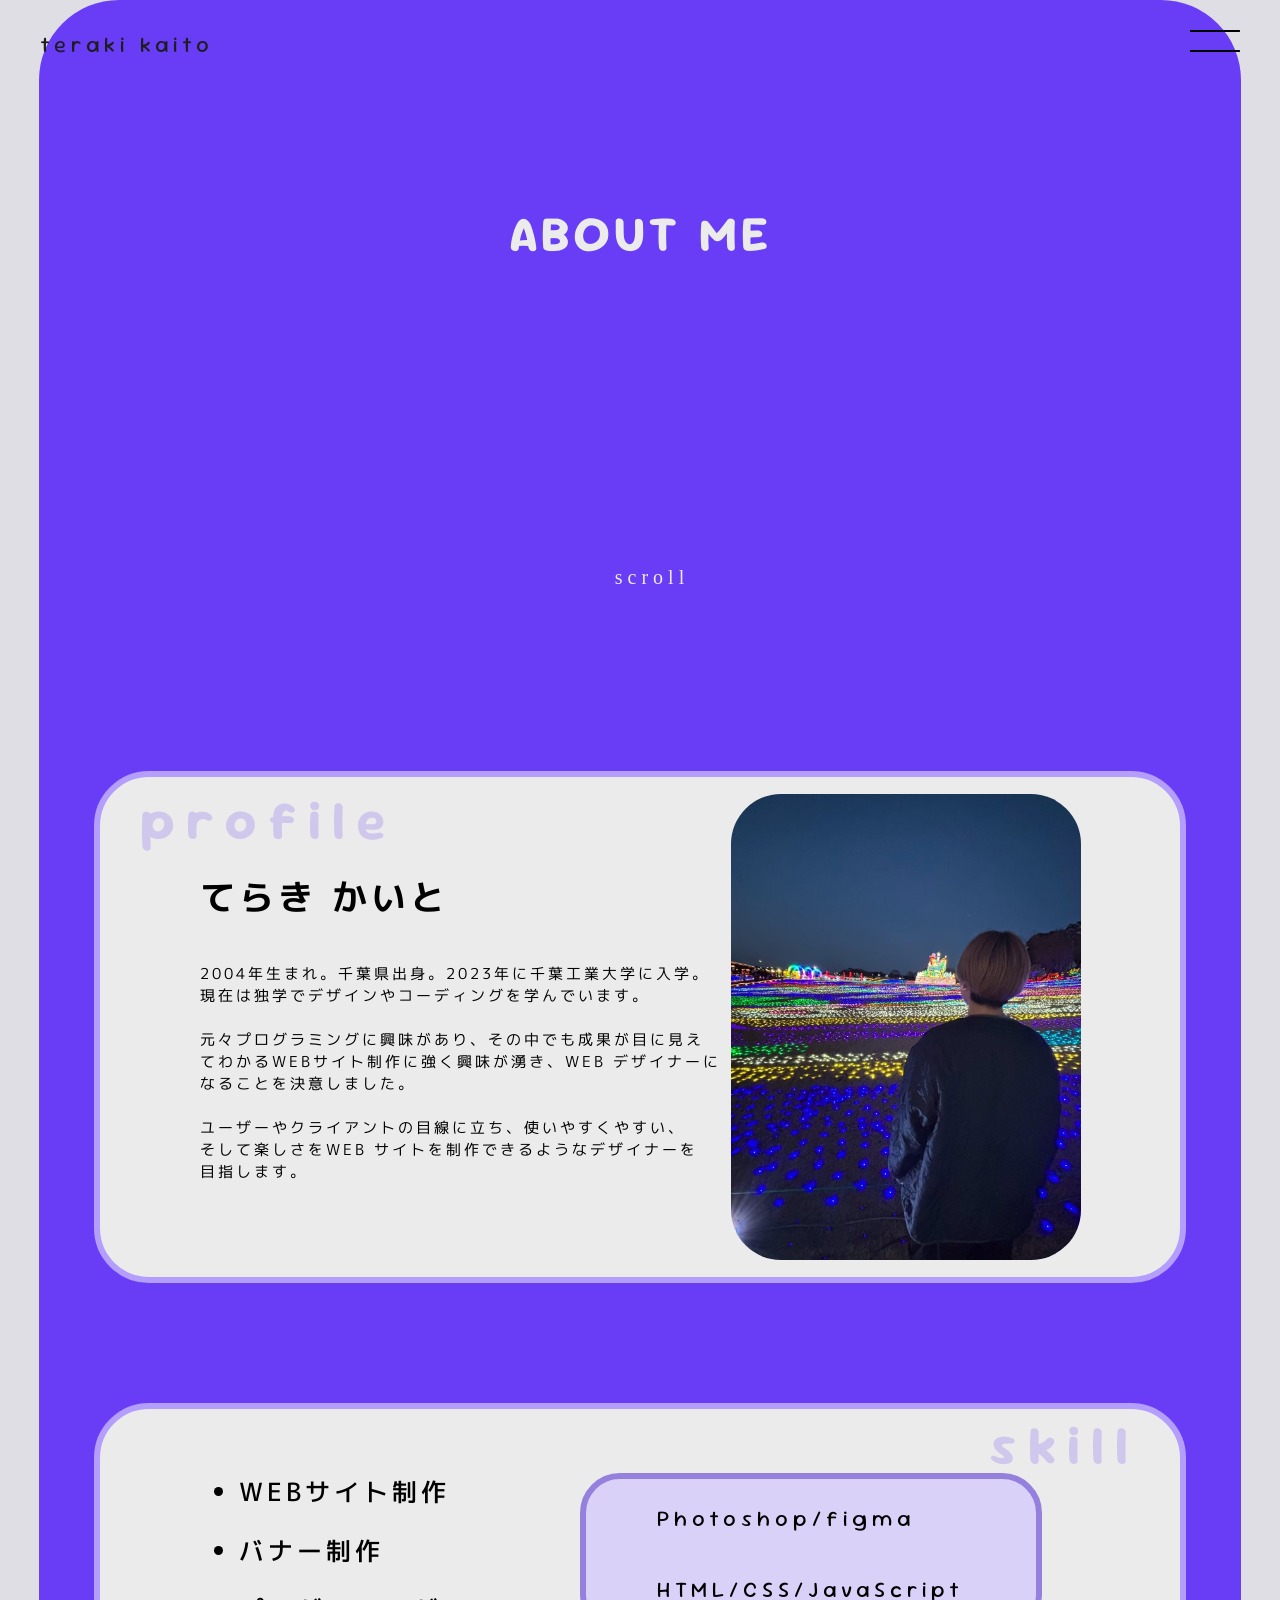
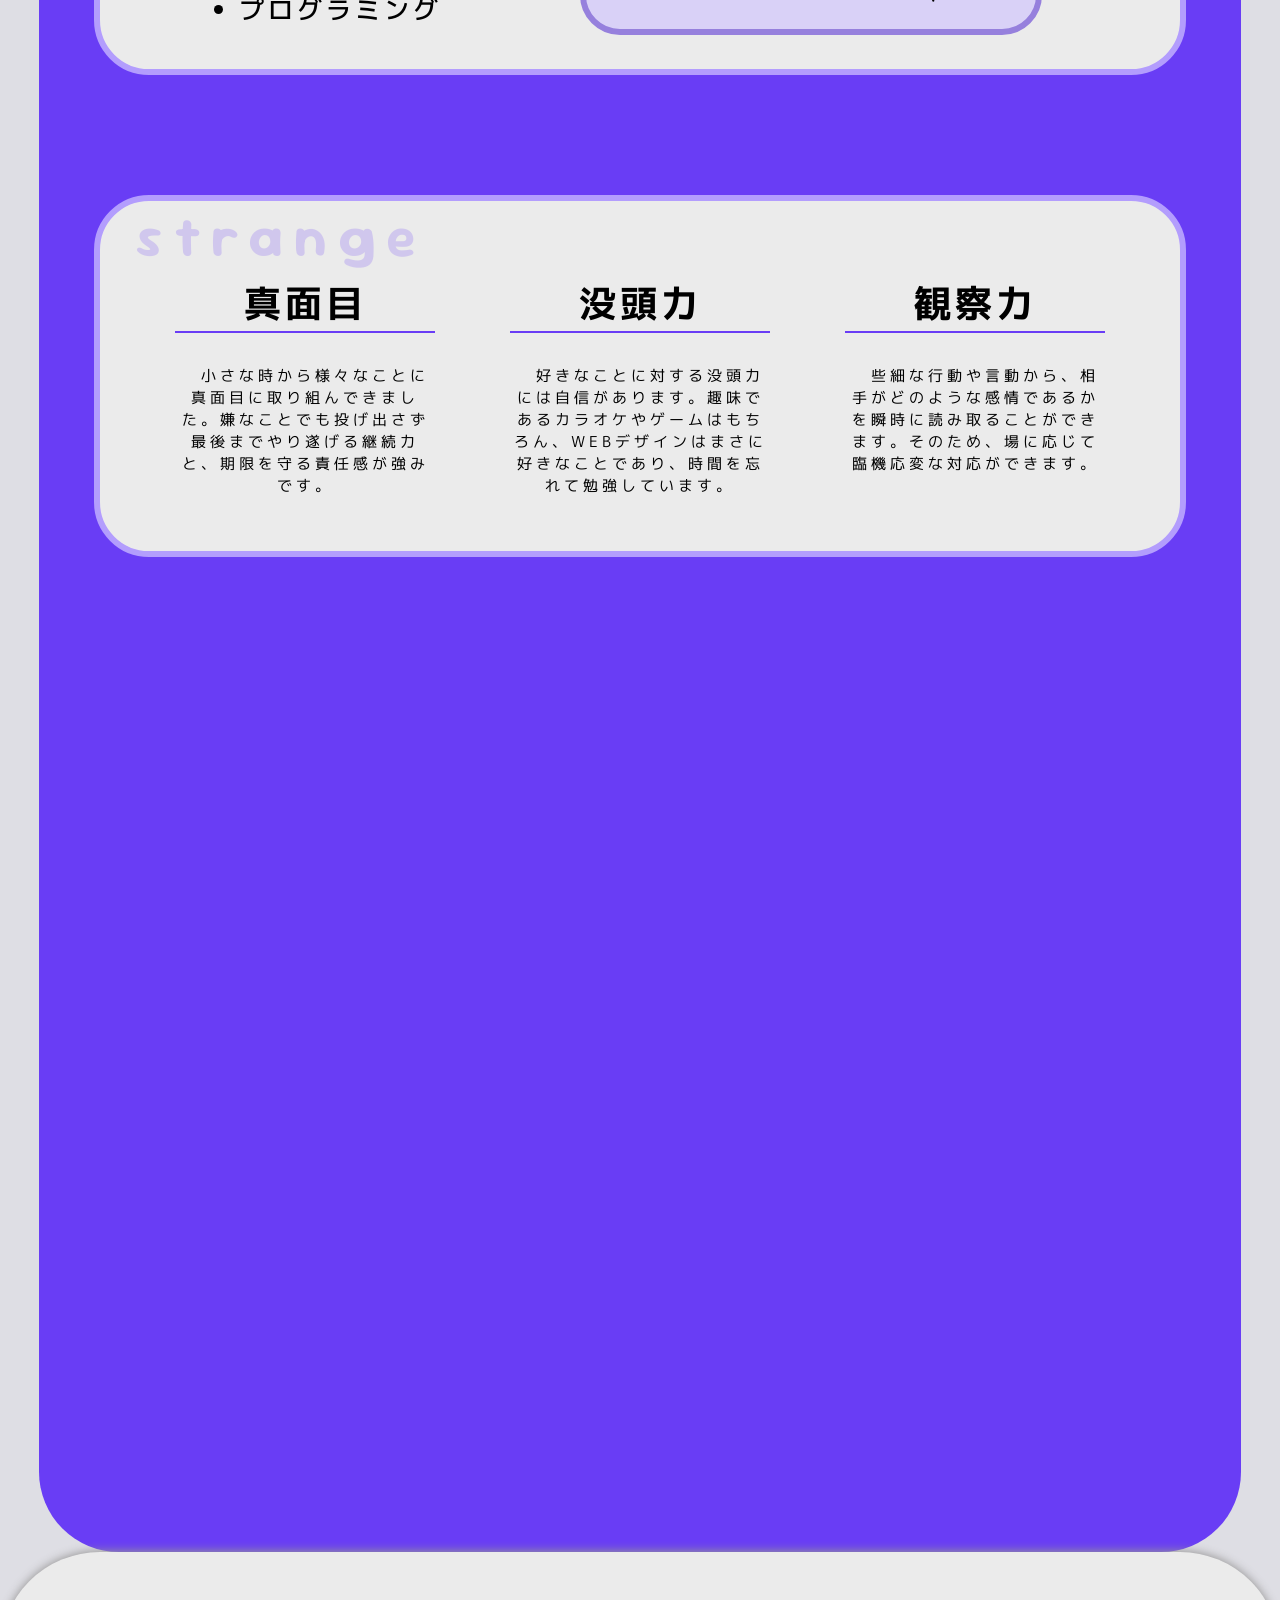
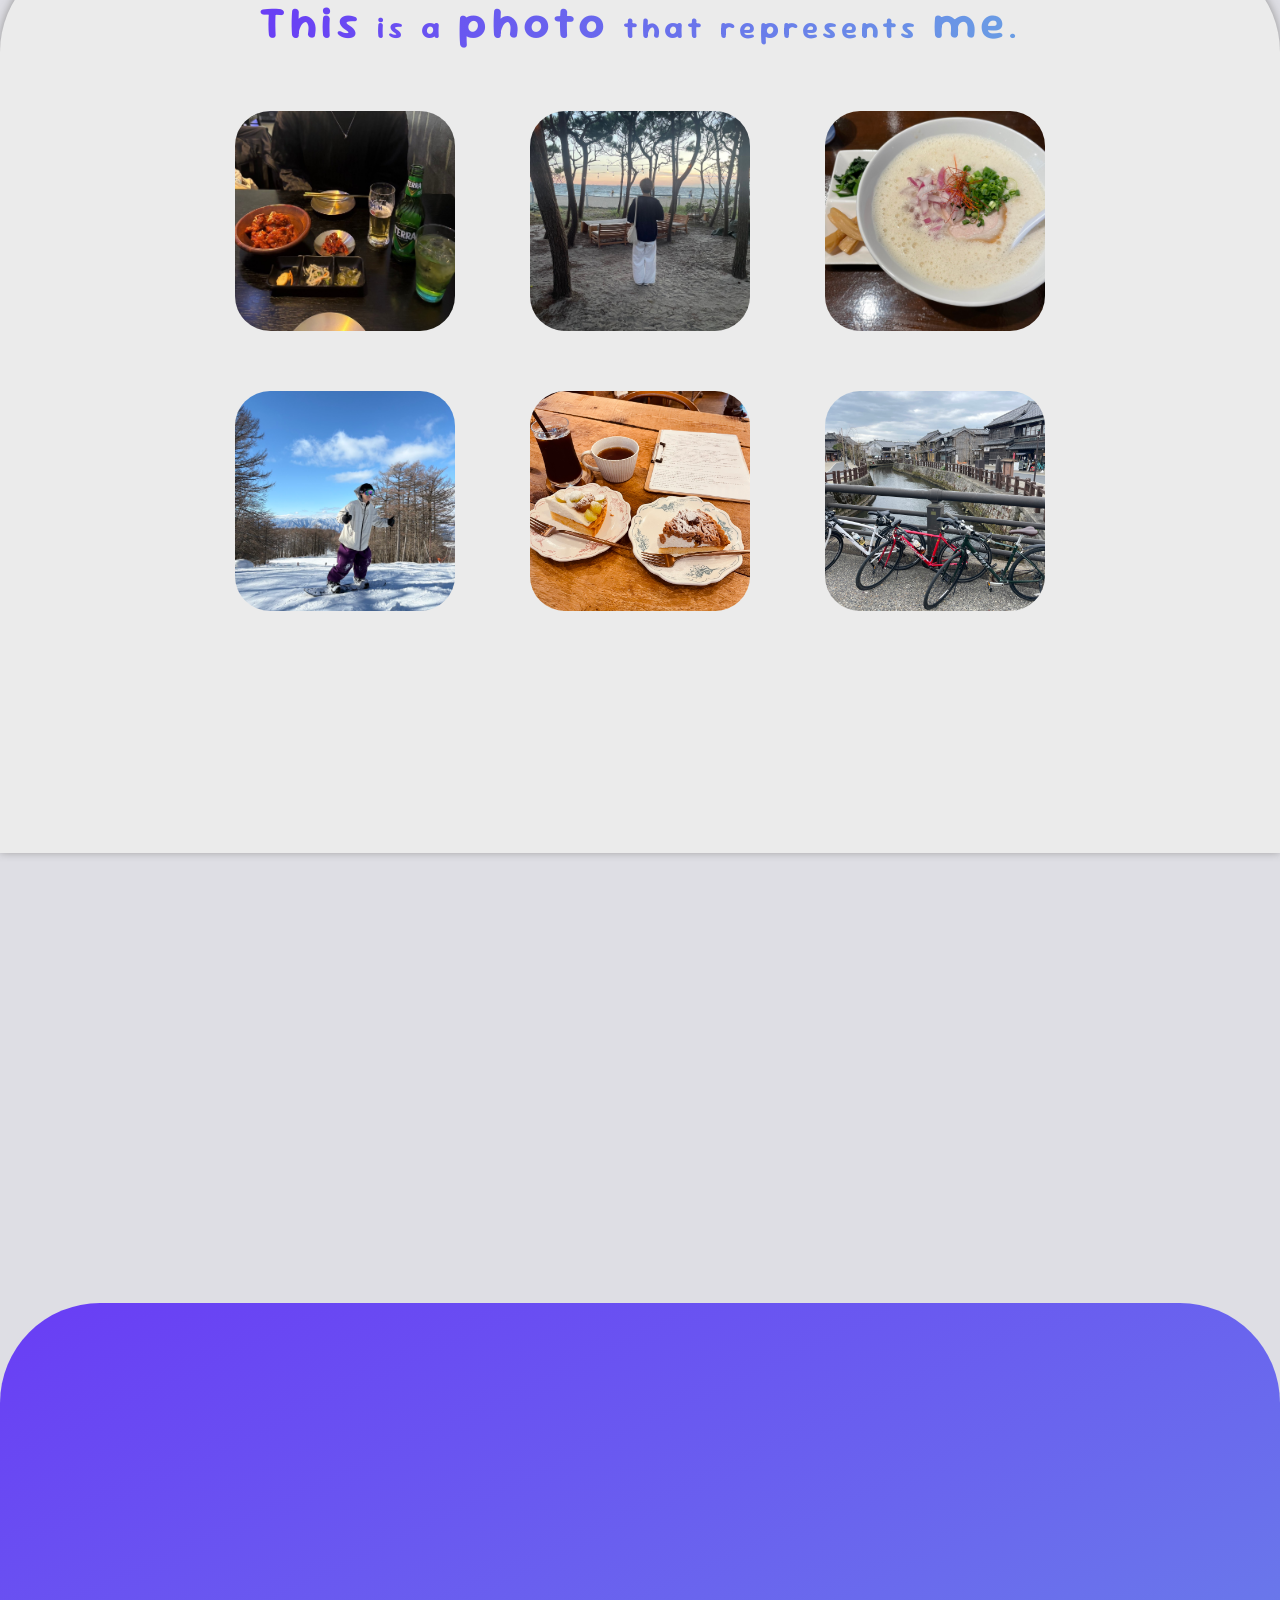
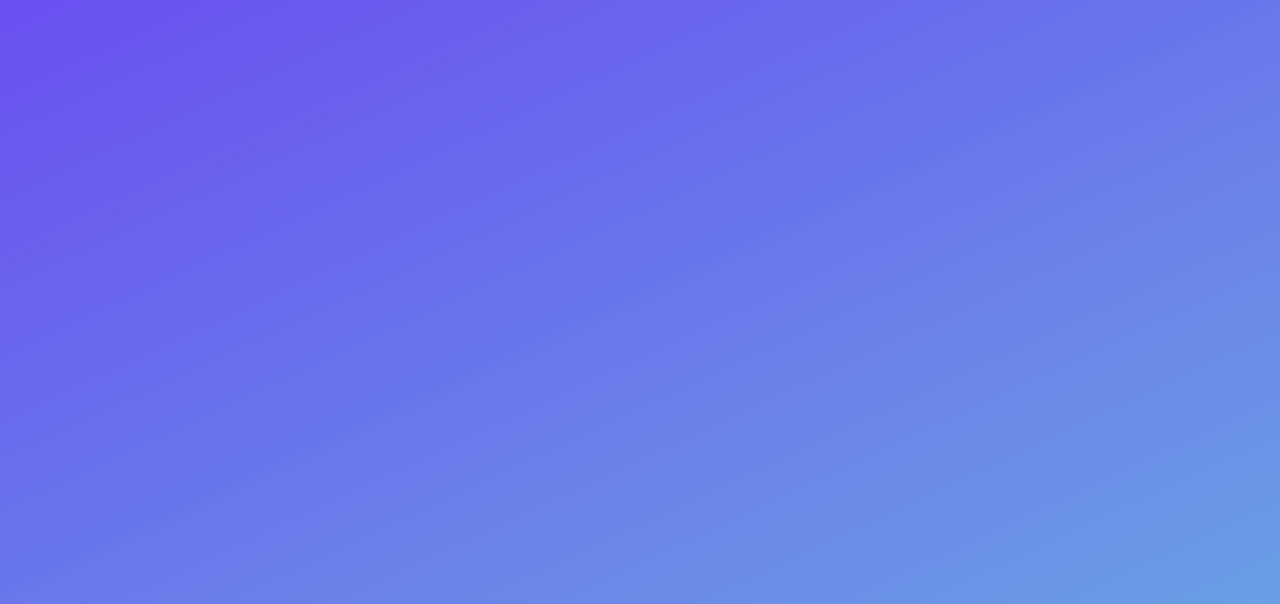
==== about me/index.html @ 6cdf6933 "2025.12.29追加" ====
<!DOCTYPE html>
<html lang="ja">

<head>
    <meta charset="UTF-8">
    <meta name="viewport" content="width=device-width, initial-scale=1.0">
    <title>teraki kaito</title>
    <link rel="stylesheet" href="style.css">
    <link rel="preconnect" href="https://fonts.googleapis.com">
    <link rel="preconnect" href="https://fonts.gstatic.com" crossorigin>
    <link
        href="https://fonts.googleapis.com/css2?family=M+PLUS+1p:wght@100;300;400;500;700;800;900&family=Sour+Gummy:ital,wght@0,100..900;1,100..900&display=swap"
        rel="stylesheet">
</head>

<body>

    <header>

        <a href="" class="eigo teraki">teraki kaito</a>

        <img id="menu_btn" src="menu.png" alt="">

        <div id="menu" class="eigo">
            <div>
                <a href="../index.html">top ↗</a><br>
                <a href="">about me ↗</a><br>
                <a href="">work all ↗</a>
            </div>
        </div>

    </header>

    <main>

        <section id="about">

            <h1 class="eigo">ABOUT ME</h1>

            <div class="scroll">
                <div class="scroll_line"></div>
                <p>scroll</p>
            </div>

            <div class="fadein">
                <div class="about_profile">

                    <h2 class="eigo">profile</h2>

                    <div>
                        <h3 class="nihongo">てらき かいと</h3>
                        <p class="nihongo">2004年生まれ。千葉県出身。2023年に千葉工業大学に入学。<br>
                            現在は独学でデザインやコーディングを学んでいます。<br><br>
                            元々プログラミングに興味があり、その中でも成果が目に見え<br>
                            てわかるWEBサイト制作に強く興味が湧き、WEB デザイナーに<br>
                            なることを決意しました。<br><br>
                            ユーザーやクライアントの目線に立ち、使いやすくやすい、<br>
                            そして楽しさをWEB サイトを制作できるようなデザイナーを<br>
                            目指します。</p>
                    </div>

                    <img src="S__56598534_0.jpg" alt="">

                </div>
            </div>


            <div class="fadein">
                <div class="about_skill">

                    <h2 class="eigo">skill</h2>

                    <ul class="nihongo">
                        <li>WEBサイト制作</li>
                        <li>バナー制作</li>
                        <li>プログラミング</li>
                    </ul>

                    <div class="skillbox eigo">
                        <div>
                            <p>Photoshop/figma</p><br><br>
                            <p>HTML/CSS/JavaScript</p>
                        </div>

                    </div>


                </div>
            </div>

            <div class="fadein">
                <div class="about_str">

                    <h2 class="eigo">strange</h2>

                    <div class="str_box">
                        <h3 class="nihongo">真面目</h3>
                        <p class="nihongo">　小さな時から様々なことに真面目に取り組んできました。嫌なことでも投げ出さず最後までやり遂げる継続力と、期限を守る責任感が強みです。
                        </p>
                    </div>

                    <div class="str_box">
                        <h3 class="nihongo">没頭力</h3>
                        <p class="nihongo">　好きなことに対する没頭力には自信があります。趣味であるカラオケやゲームはもちろん、WEBデザインはまさに好きなことであり、時間を忘れて勉強しています。
                        </p>
                    </div>

                    <div class="str_box">
                        <h3 class="nihongo">観察力</h3>
                        <p class="nihongo">　些細な行動や言動から、相手がどのような感情であるかを瞬時に読み取ることができます。そのため、場に応じて臨機応変な対応ができます。</p>
                    </div>
                </div>
            </div>

        </section>


        <section id="photo" class="eigo">



            <h2><span>This</span> is a <span>photo</span> that represents <span>me</span>.</h2>

            <div>
                <img src="S__56598537_0.jpg" alt="">
                <img src="S__56598540_0.jpg" alt="">
                <img src="S__56598542_0.jpg" alt="">
            </div>
            <div>
                <img src="B6ADAD85-E49F-4D81-BA22-2574ECB56E8B.jpg" alt="">
                <img src="9C572361-497F-401A-9FFF-04237E2149D3.jpg" alt="">
                <img src="79F62F70-6E15-480E-8694-6CDFCEDF0C5A.jpg" alt="">
            </div>



        </section>


        <section id="footer">

            <div class="fadein">

                <div class="thank_box">
                    <p class="eigo thank">Thank you for</p>
                    <p class="eigo thank">viewing my work</p>
                    <p class="nihongo goran">ご覧いただきありがとうございます</p>
                </div>


                <ul class="footer_menu eigo">
                    <li>
                        <a href="#about">ABOUT</a>
                    </li>
                    <li>
                        <a href="#photo">PHOTO</a>
                    </li>
                </ul>


                <div class="mail">
                    <p class="eigo">contact</p>
                    <a class="eigo" href="">masenkou58@icloud.com</a>
                </div>

                <div class="footer_line"></div>

                <p class="copyright eigo">© 2025 tera</p>

            </div>

        </section>





    </main>

</body>

<script src="app.js"></script>


</html>
---- about me/style.css ----
.eigo {
    font-family: "Sour Gummy", sans-serif;
}

.nihongo {
    font-family: "M PLUS 1p", sans-serif;
}

a {
    text-decoration: none;
}

* {
    margin: 0;
    padding: 0;
    box-sizing: border- box;
}

body {
    background: #dedee4;
}

.fadein {
    opacity: 0;
    transform: translateY(60px);
    transition: all 1.2s ease-out;
}

.fadein.show {
    opacity: 1;
    transform: translateY(0);
}

/* ヘッダー */


.teraki {
    position: absolute;
    top: 30px;
    left: 40px;
    font-size: 22px;
    color: #1d1d1d;
    letter-spacing: 5px;
    z-index: 5;
}

.teraki {
    position: fixed;
}

#menu_btn {
    position: absolute;
    top: 30px;
    right: 40px;
    width: 50px;
    height: auto;
    z-index: 101;
    cursor: pointer;
}

#menu_btn {
    position: fixed;
}

#menu {
    display: flex;
    justify-content: center;
    align-items: center;
    position: absolute;
    top: -500px;
    right: 0%;
    width: 300px;
    height: 350px;
    border-radius: 80px 0px 80px 80px;
    box-shadow: #6d6d6d 0 0 30px;
    background: #dedee4;
    transition: top 0.6s;
    z-index: 100;
}

#menu {
    position: fixed;
}

#menu.show {
    top: 0;
}

#menu a {
    display: block;
    color: #1d1d1d;
    margin: 10px;
    font-size: 30px;
}





/* メイン */

#about {
    margin: 0 auto;
    background: #693df5;
    width: 100%;
    max-width: 1200px;
    height: 350vh;
    border-radius: 80px;
    padding: 1px;
    position: sticky;
    top: -250vh;
}

#about {
    scroll-margin-top: 300vh;
    /* ヘッダーの高さに合わせて調整 */
}

h1 {
    color: #ebebeb;
    text-align: center;
    margin-top: 200px;
    font-size: 50px;
    letter-spacing: 4px;
}

.scroll {
    display: flex;
    justify-content: center;
    margin-top: 300px;
}

.scroll_line {
    width: 4px;
    height: 130px;
    background: #ebebeb;
    margin-right: 20px;
    transform-origin: top;
    transform: scaleY(0);
    animation: bar 1.7s ease-in-out infinite;
}

@keyframes bar {
    0% {
        transform: scaleY(0);
        transform-origin: top;
    }

    40% {
        transform: scaleY(1);
        transform-origin: top;
    }

    60% {
        transform: scaleY(1);
        transform-origin: bottom;
    }

    100% {
        transform: scaleY(0);
        transform-origin: bottom;
    }
}

.scroll p {
    font-size: 20px;
    letter-spacing: 5px;
    color: #ebebeb;
}


/* プロフィール */

.about_profile {
    display: flex;
    justify-content: center;
    align-items: center;
    gap: 10px;
    position: relative;
    margin: 0 auto;
    width: 90%;
    height: 500px;
    background: #ebebeb;
    border-radius: 55px;
    border: solid 6px #b39dfd;
    margin-top: 75px;
}


.about_profile h2 {
    position: absolute;
    top: 7px;
    left: 40px;
    font-size: 55px;
    letter-spacing: 12px;
    color: #693df5;
    opacity: 0.2;
}

.about_profile h3 {
    font-size: 35px;
    letter-spacing: 4px;
}

.about_profile p {
    font-size: 15px;
    letter-spacing: 3px;
    margin-top: 40px;
}

.about_profile img {
    width: 350px;
    border-radius: 50px;
}


/* スキル */

.about_skill {
    display: flex;
    justify-content: center;
    align-items: center;
    gap: 130px;
    position: relative;
    margin: 0 auto;
    width: 90%;
    height: 260px;
    background: #ebebeb;
    border-radius: 55px;
    border: solid 6px #b39dfd;
    margin-top: 120px;
}

.about_skill h2 {
    position: absolute;
    top: 0px;
    right: 40px;
    font-size: 55px;
    letter-spacing: 12px;
    color: #693df5;
    opacity: 0.2;
}

.about_skill li {
    font-size: 25px;
    font-weight: 500;
    margin-top: 22px;
    letter-spacing: 4px;
}

.skillbox {
    display: flex;
    justify-content: center;
    align-items: center;
    width: 450px;
    height: 150px;
    background: #d9d1f7;
    border-radius: 40px;
    border: #9680dd solid 6px;
    margin-top: 30px
}

.skillbox p {
    font-size: 22px;
    letter-spacing: 5px;
    margin-top: px;
}

/* 強味 */

.about_str {
    display: flex;
    justify-content: center;
    /* align-items: center; */
    gap: 75px;
    position: relative;
    margin: 0 auto;
    width: 90%;
    height: 350px;
    background: #ebebeb;
    border-radius: 55px;
    border: solid 6px #b39dfd;
    margin-top: 120px;
}

.about_str h2 {
    position: absolute;
    top: 0px;
    left: 35px;
    font-size: 55px;
    letter-spacing: 12px;
    color: #693df5;
    opacity: 0.2;
}

.str_box {
    margin-top: 75px;
    width: 260px;
    height: auto;
    text-align: center;
}

.str_box h3 {
    font-size: 37px;
    letter-spacing: 4px;
    border-bottom: #693df5 solid 2px;
}

.str_box p {
    font-size: 15px;
    letter-spacing: 4px;
    margin-top: 32px;
}


/* フォト */

#photo {
    background: #ebebeb;
    border-radius: 100px 100px 0 0;
    box-shadow: #979696 0 -1px 10px;
    height: 100vh;
    z-index: 1;
    position: sticky;
    top: 0;
    padding-top: 1px;
}

#photo {
    scroll-margin-top: 100vh;
    /* ヘッダーの高さに合わせて調整 */
}

#photo h2 {
    text-align: center;
    font-size: 30px;
    letter-spacing: 5px;
    width: 60%;
    margin: 40px auto;
    background: linear-gradient(to right, #693df5, #6a9ee4);
    -webkit-background-clip: text;
    -webkit-text-fill-color: transparent;
}

#photo h2 span {
    font-size: 45px;
}

#photo div {
    display: flex;
    justify-content: center;
    gap: 75px;
    margin-top: 60px;
    overflow: hidden;
}

#photo div img {
    width: 220px;
    height: 220px;
    border-radius: 35px;
    background: #6d6d6d;
    object-fit: cover;
}

/* フッダー */

#footer {
    background: linear-gradient(155deg, #693df5, #6a9ee4);
    height: 100vh;
    border-radius: 100px 100px 0 0;
    position: sticky;
    top: 0px;
    z-index: 3;
    padding-top: 1px;
    margin-top: 50vh;
    text-align: center;
}

.thank_box {
    margin-top: 75px;
}

.thank {
    font-size: 45px;
    letter-spacing: 5px;
    font-weight: 500;
    color: #dedee4;
}

.goran {
    font-size: 20px;
    letter-spacing: 4px;
    color: #dedee4;
    margin-top: 15px;
}

.footer_menu {
    display: flex;
    justify-content: center;
    align-items: center;
    list-style: none;
}

.footer_menu li {
    width: 150px;
    height: 150px;
    border-radius: 50%;
    border: #dedee4 solid 2px;
    display: flex;
    justify-content: center;
    align-items: center;
    margin: 50px 20px;
    transition: 0.5s;
}

.footer_menu a {
    color: #dedee4;
    font-size: 23px;
    padding: 55px 50px;
    border-radius: 50%;
    transition: 0.5s;
}

.footer_menu li:hover {
    background: #dedee4;
}

.footer_menu li:hover a {
    color: #1d1d1d;
    font-size: 26px;
}

.mail {
    margin-top: 60px;
}

.mail p {
    color: #dedee4;
    font-size: 23px;
    margin-bottom: 15px;
}

.mail a {
    color: #dedee4;
    font-size: 40px;
    letter-spacing: 5px;
    border-bottom: 2px solid #dedee4;
}


.footer_line {

    border-top: #dedee4 solid 1px;
    margin-top: 60px;
}

.copyright {
    color: #dedee4;
    margin-top: 10px;
}



@media screen and (max-width: 768px) {

    .teraki {
        top: 10px;
        left: 10px;
        font-size: 20px;
    }


    #menu_btn {
        top: 20px;
        right: 00px;
        width: 30px;
    }


    #menu {
        top: -400px;
        width: 200px;
        height: 300px;
        border-radius: 70px 0px 70px 70px;
    }

    #menu {
        position: fixed;
    }


    #menu a {
        font-size: 20px;
    }




    /* メイン */

    #about {
        width: 100%;
        max-width: 1200px;
        height: 350vh;
        border-radius: 50px;
        top: -250vh;
    }

    #about {
        scroll-margin-top: 300vh;
        /* ヘッダーの高さに合わせて調整 */
    }

    h1 {
        margin-top: 100px;
        font-size: 25px;
        letter-spacing: 3px;
    }

    .scroll {
        margin-top: 500px;
    }

    .scroll_line {
        width: 2px;
        height: 100px;
    }


    .scroll p {
        font-size: 15px;
        letter-spacing: 4px;
    }


    /* プロフィール */

    .about_profile {
        display: block;
        height: 530px;
        border-radius: 30px;
        border: solid 4px #b39dfd;
        margin-top: 50px;
    }


    .about_profile h2 {
        top: 0px;
        left: 5px;
        font-size: 30px;
        letter-spacing: 7px;
    }

    .about_profile h3 {
        font-size: 22px;
        letter-spacing: 3px;
        margin: 40px 0 0 20px;
    }

    .about_profile p {
        font-size: 10px;
        letter-spacing: 1px;
        margin: 20px auto 0 auto;
        width: 320px;
    }

    .about_profile img {
        display: block;
        width: 95%;
        height: 250px;
        object-fit: cover;
        border-radius: 30px;
        margin: 20px auto;
    }


    /* スキル */

    .about_skill {
        display: block;
        height: 350px;
        border-radius: 30px;
        border: solid 4px #b39dfd;
        margin-top: 50px;
        padding-top: 20px;
    }

    .about_skill h2 {
        top: 0px;
        right: 5px;
        font-size: 30px;
        letter-spacing: 7px;
    }


    .about_skill li {
        font-size: 20px;
        font-weight: 500;
        margin: 20px auto 0 auto;
        letter-spacing: 4px;
        width: 200px;
    }

    .skillbox {
        width: 320px;
        height: 120px;
        border-radius: 20px;
        border: #9680dd solid 4px;
        margin: 30px auto 0 auto;
    }

    .skillbox p {
        font-size: 18px;
        letter-spacing: 4px;
    }

    /* 強味 */

    .about_str {
        display: block;
        width: 90%;
        height: 650px;
        border-radius: 30px;
        border: solid 4px #b39dfd;
        margin-top: 50px;
    }

    .about_str h2 {
        position: absolute;
        top: 0px;
        left: 5px;
        font-size: 30px;
        letter-spacing: 4px;
    }

    .str_box {
        width: 260px;
        margin: 40px auto 0 auto;
    }

    .str_box h3 {
        font-size: 30px;
    }

    .str_box p {
        font-size: 13px;
        letter-spacing: 3px;
        margin-top: 20px;
    }


    /* フォト */

    #photo {
        border-radius: 50px 50px 0 0;
        box-shadow: #979696 0 -1px 10px;
        height: 100vh;
    }

    #photo {
        scroll-margin-top: 100vh;
        /* ヘッダーの高さに合わせて調整 */
    }

    #photo h2 {
        font-size: 20px;
        letter-spacing: 3px;
        width: 60%;
        margin: 40px auto;
    }

    #photo h2 span {
        font-size: 30px;
    }

    #photo div {
        display: flex;
        justify-content: flex-start;
        overflow-x: scroll;
        gap: 16px;
        scroll-snap-type: x mandatory;
    }

    #photo div img {
        width: 200px;
        height: 200px;
        border-radius: 20px;
        scroll-snap-align: start;
        flex-shrink: 0;
        object-fit: cover;
    }


    #footer {
        border-radius: 50px 50px 0 0;
    }

    .thank_box {
        margin-top: 200px;
    }

    .thank {
        font-size: 25px;
        letter-spacing: 3px;
    }

    .goran {
        font-size: 15px;
        letter-spacing: 2px;
        margin-top: 15px;
    }


    .footer_menu li {
        width: 100px;
        height: 100px;
        border: #dedee4 solid 1.5px;
        display: flex;
        margin: 50px 10px;
    }

    .footer_menu li:hover a {
        font-size: 21px;
    }

    .footer_menu a {
        font-size: 20px;
    }


    .mail {
        margin-top: 100px;
    }

    .mail p {
        color: #dedee4;
        font-size: 20px;
        margin-bottom: 20px;
    }

    .mail a {
        color: #dedee4;
        font-size: 20px;
        letter-spacing: 3px;
        border-bottom: 2px solid #dedee4;
    }

    .footer_line {
        margin-top: 120px;
    }


}
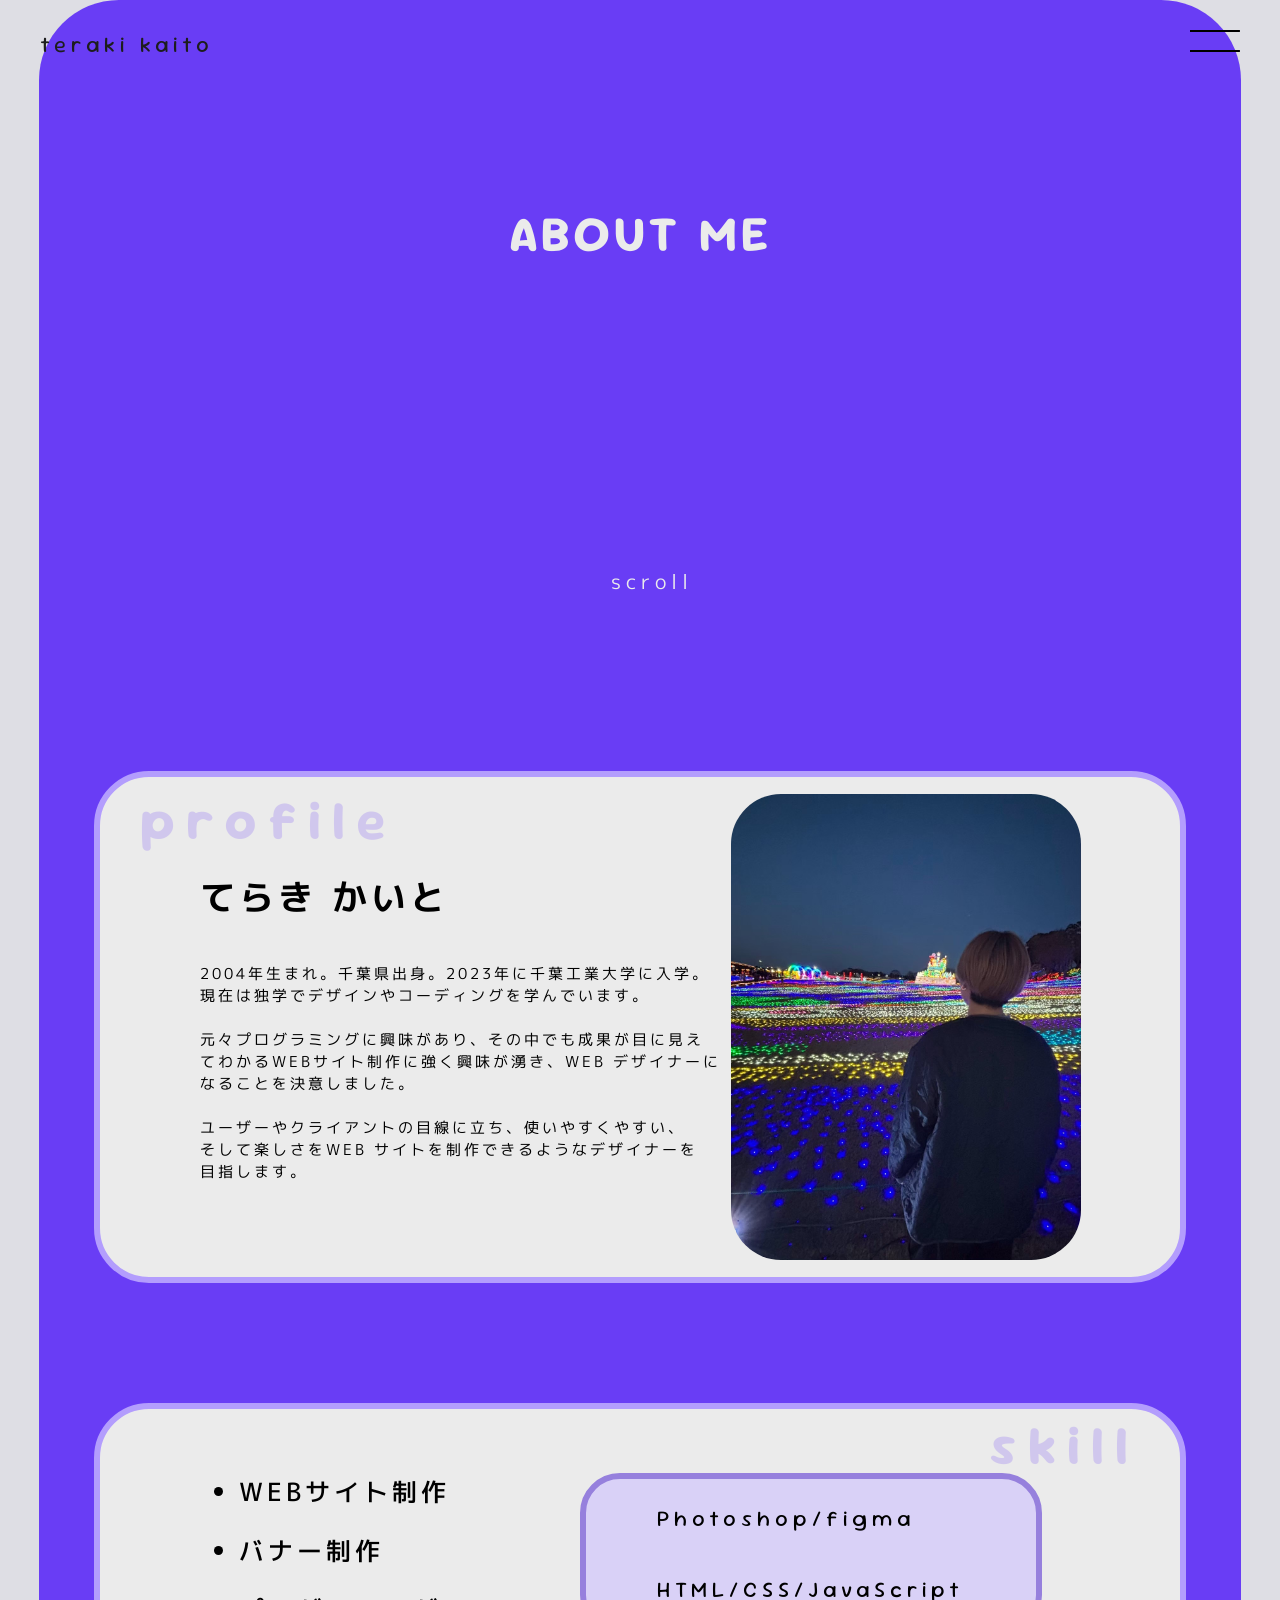
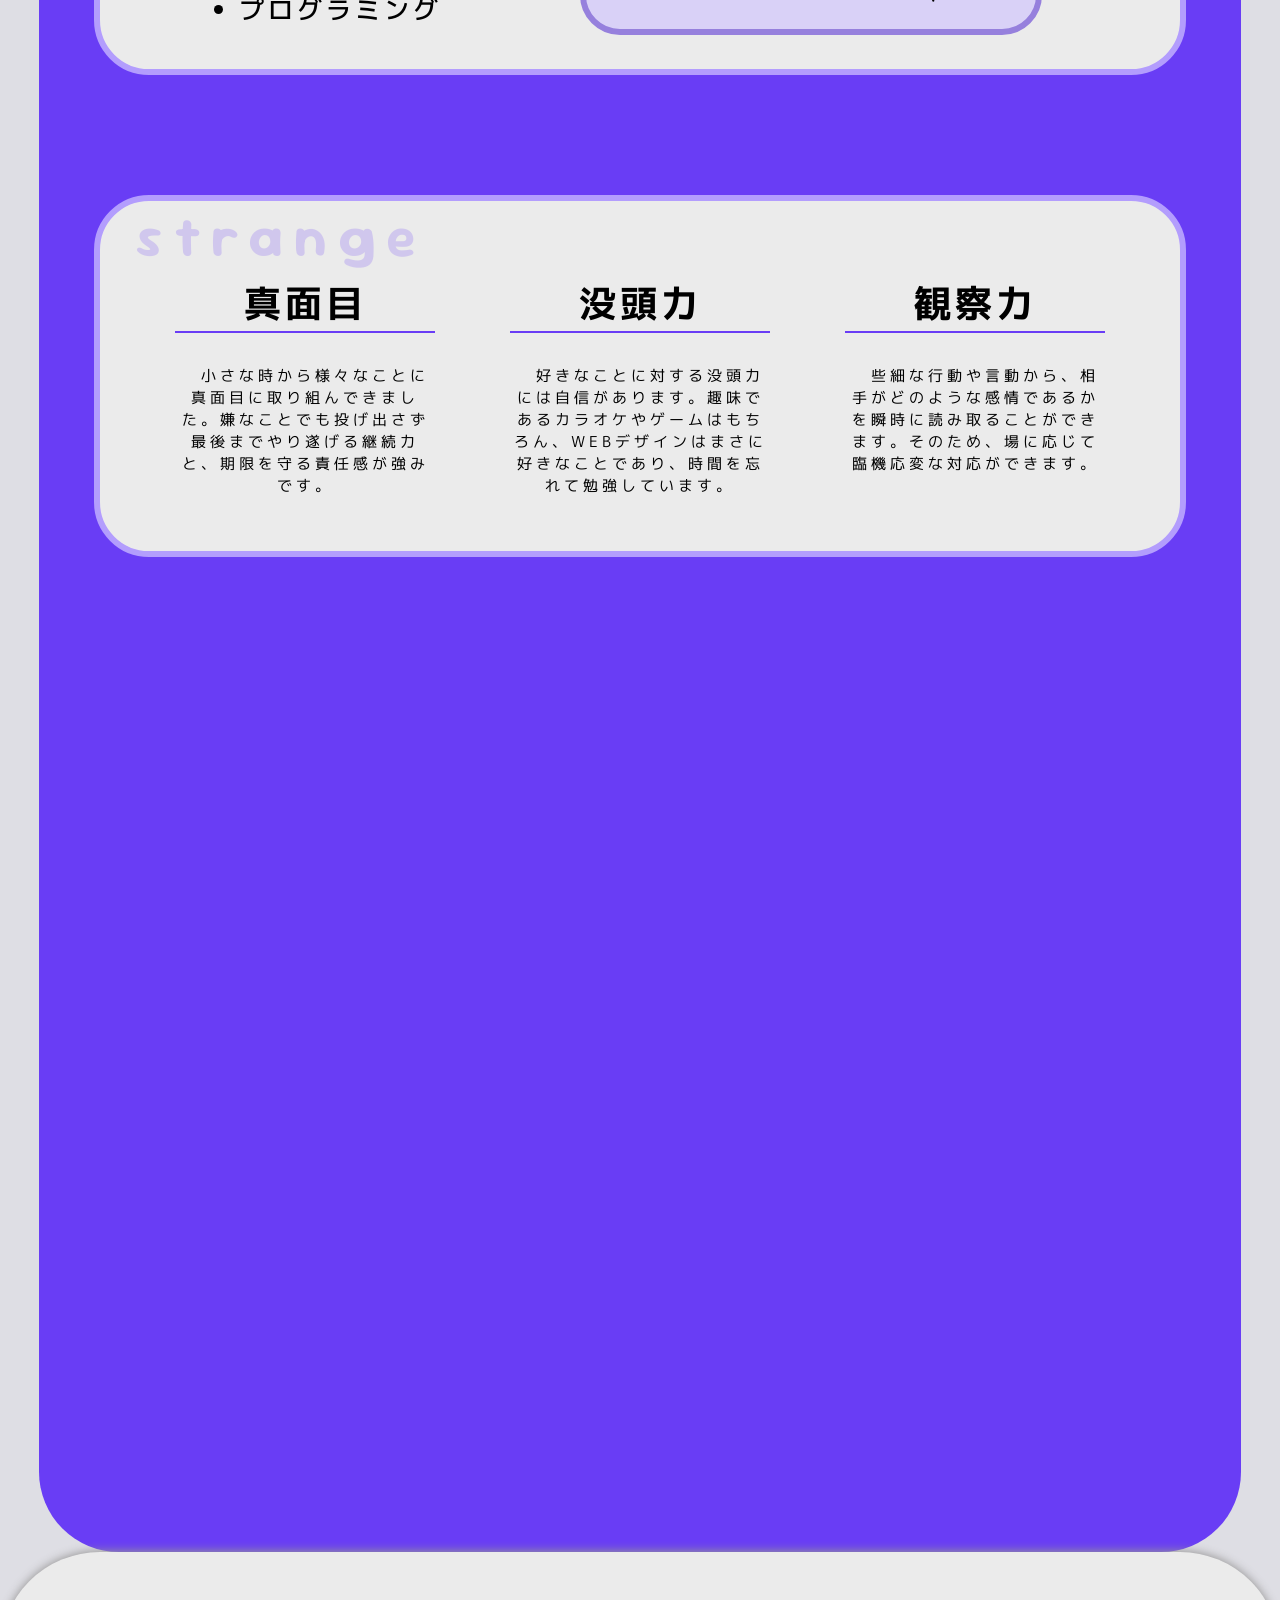
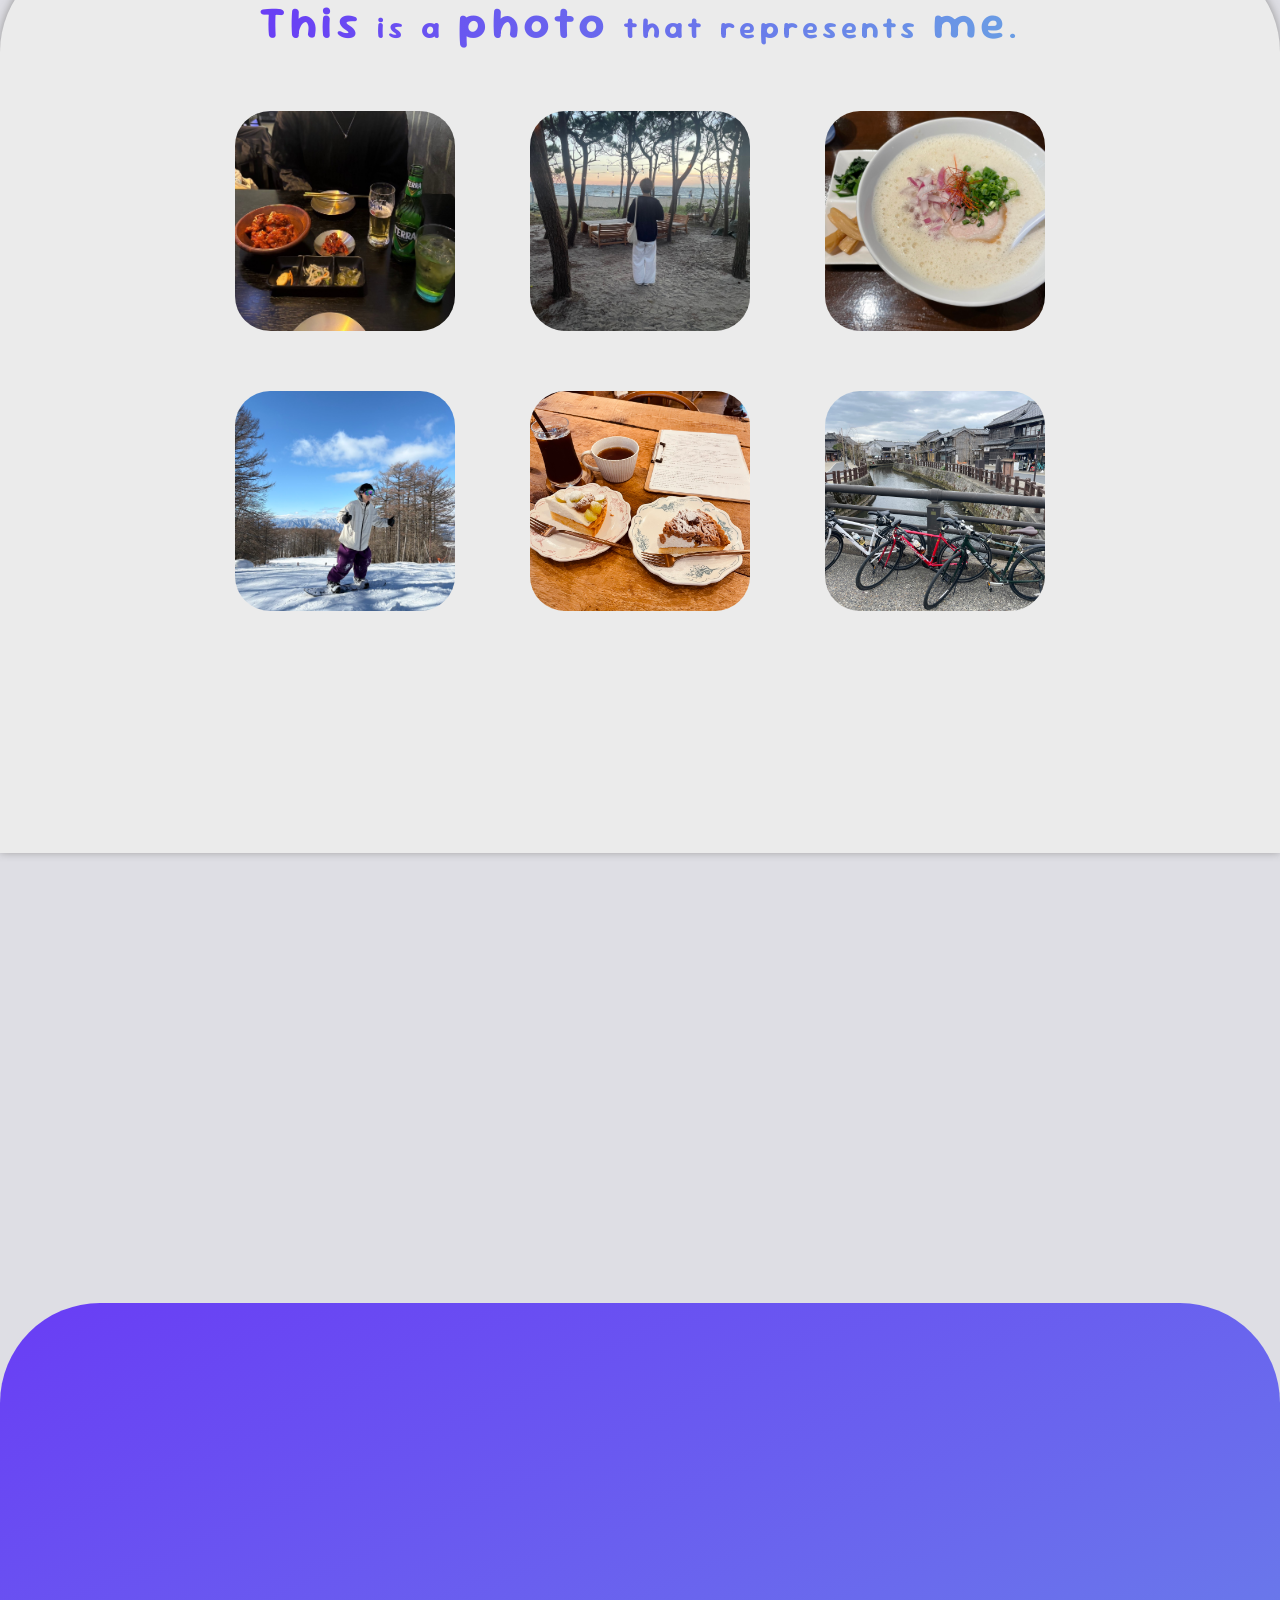
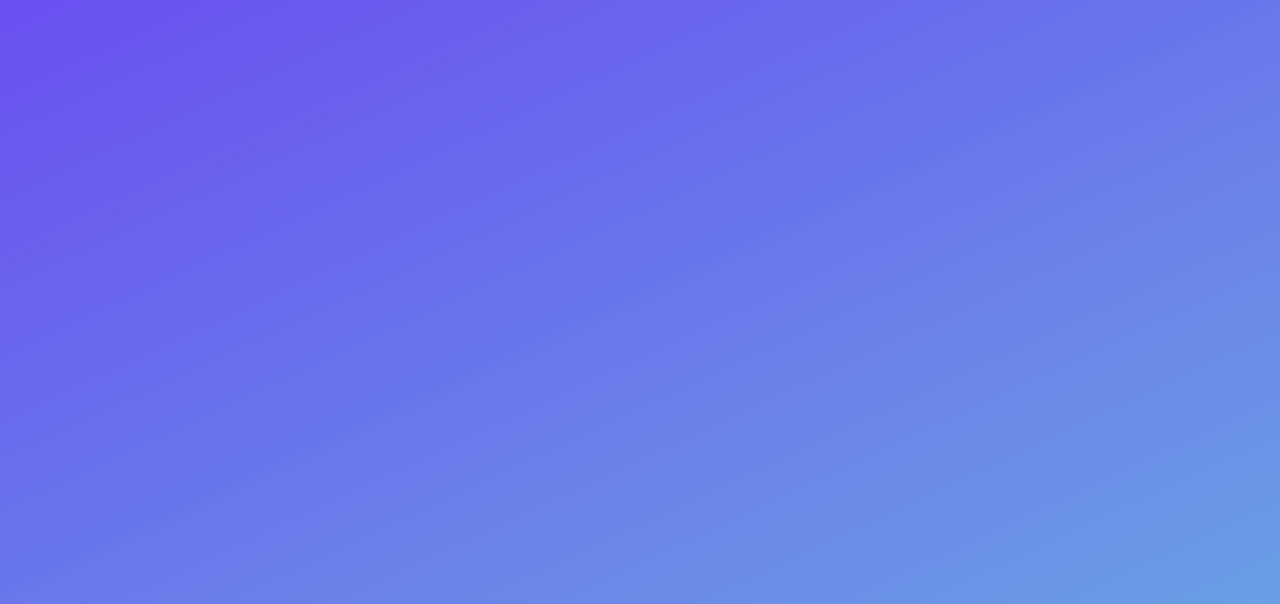
==== commit 9974e783: "20261.7" ====
--- a/about me/index.html
+++ b/about me/index.html
@@ -39,7 +39,7 @@
 
             <div class="scroll">
                 <div class="scroll_line"></div>
-                <p>scroll</p>
+                <p class="nihongo">scroll</p>
             </div>
 
             <div class="fadein">
--- a/about me/style.css
+++ b/about me/style.css
@@ -456,7 +456,7 @@
 
 .copyright {
     color: #dedee4;
-    margin-top: 10px;
+
 }
 
 
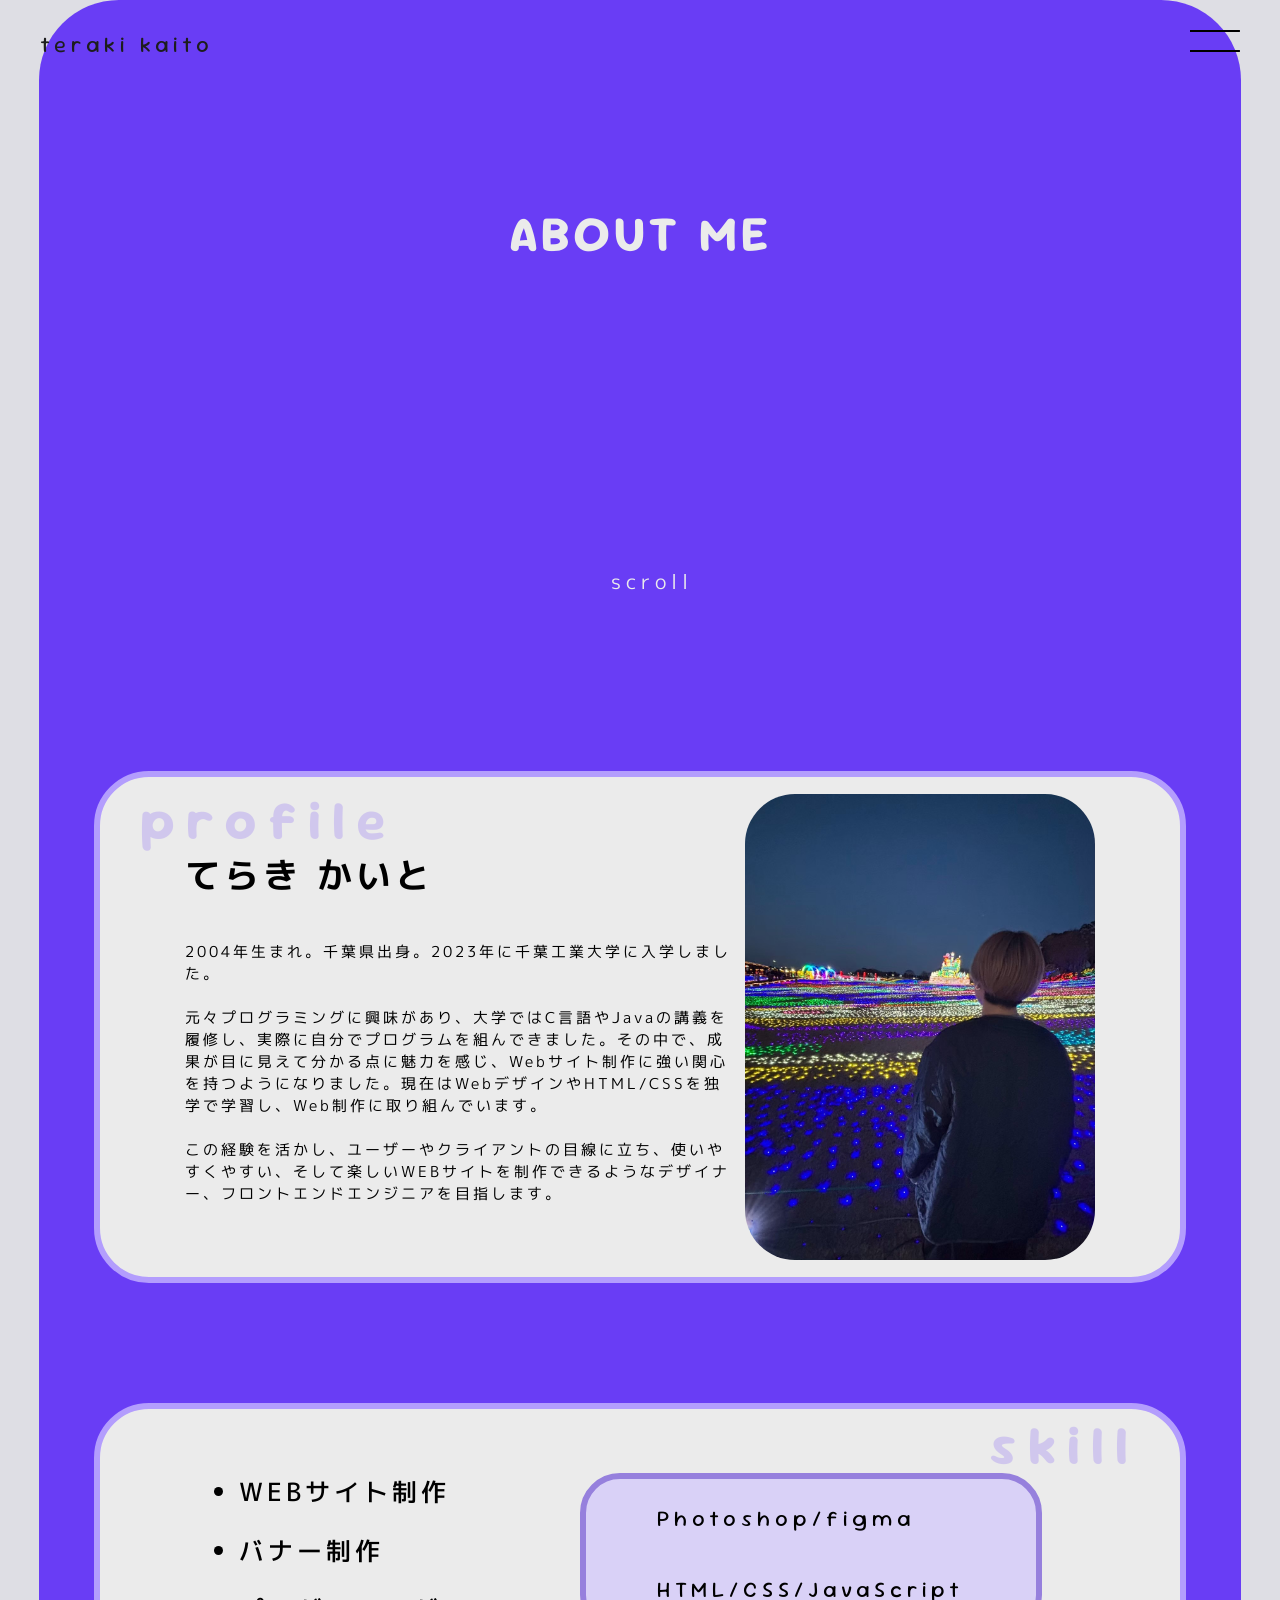
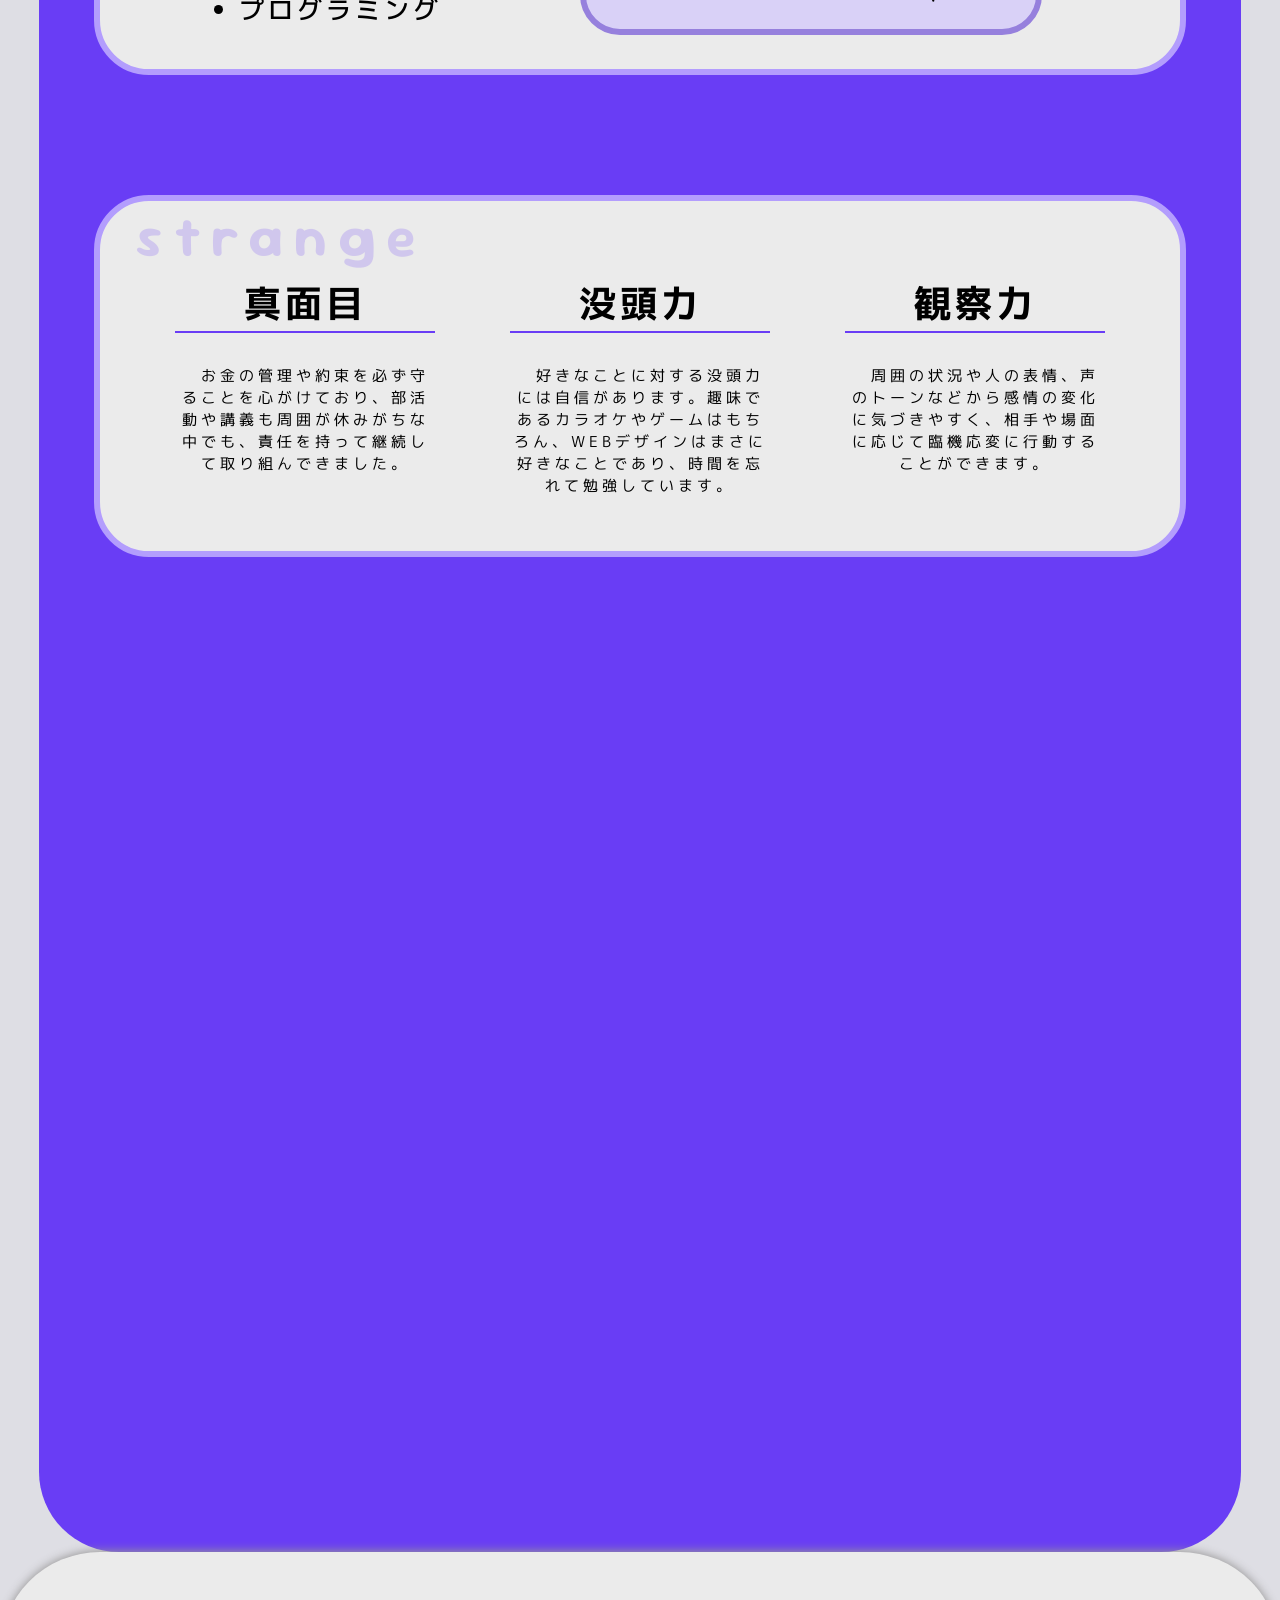
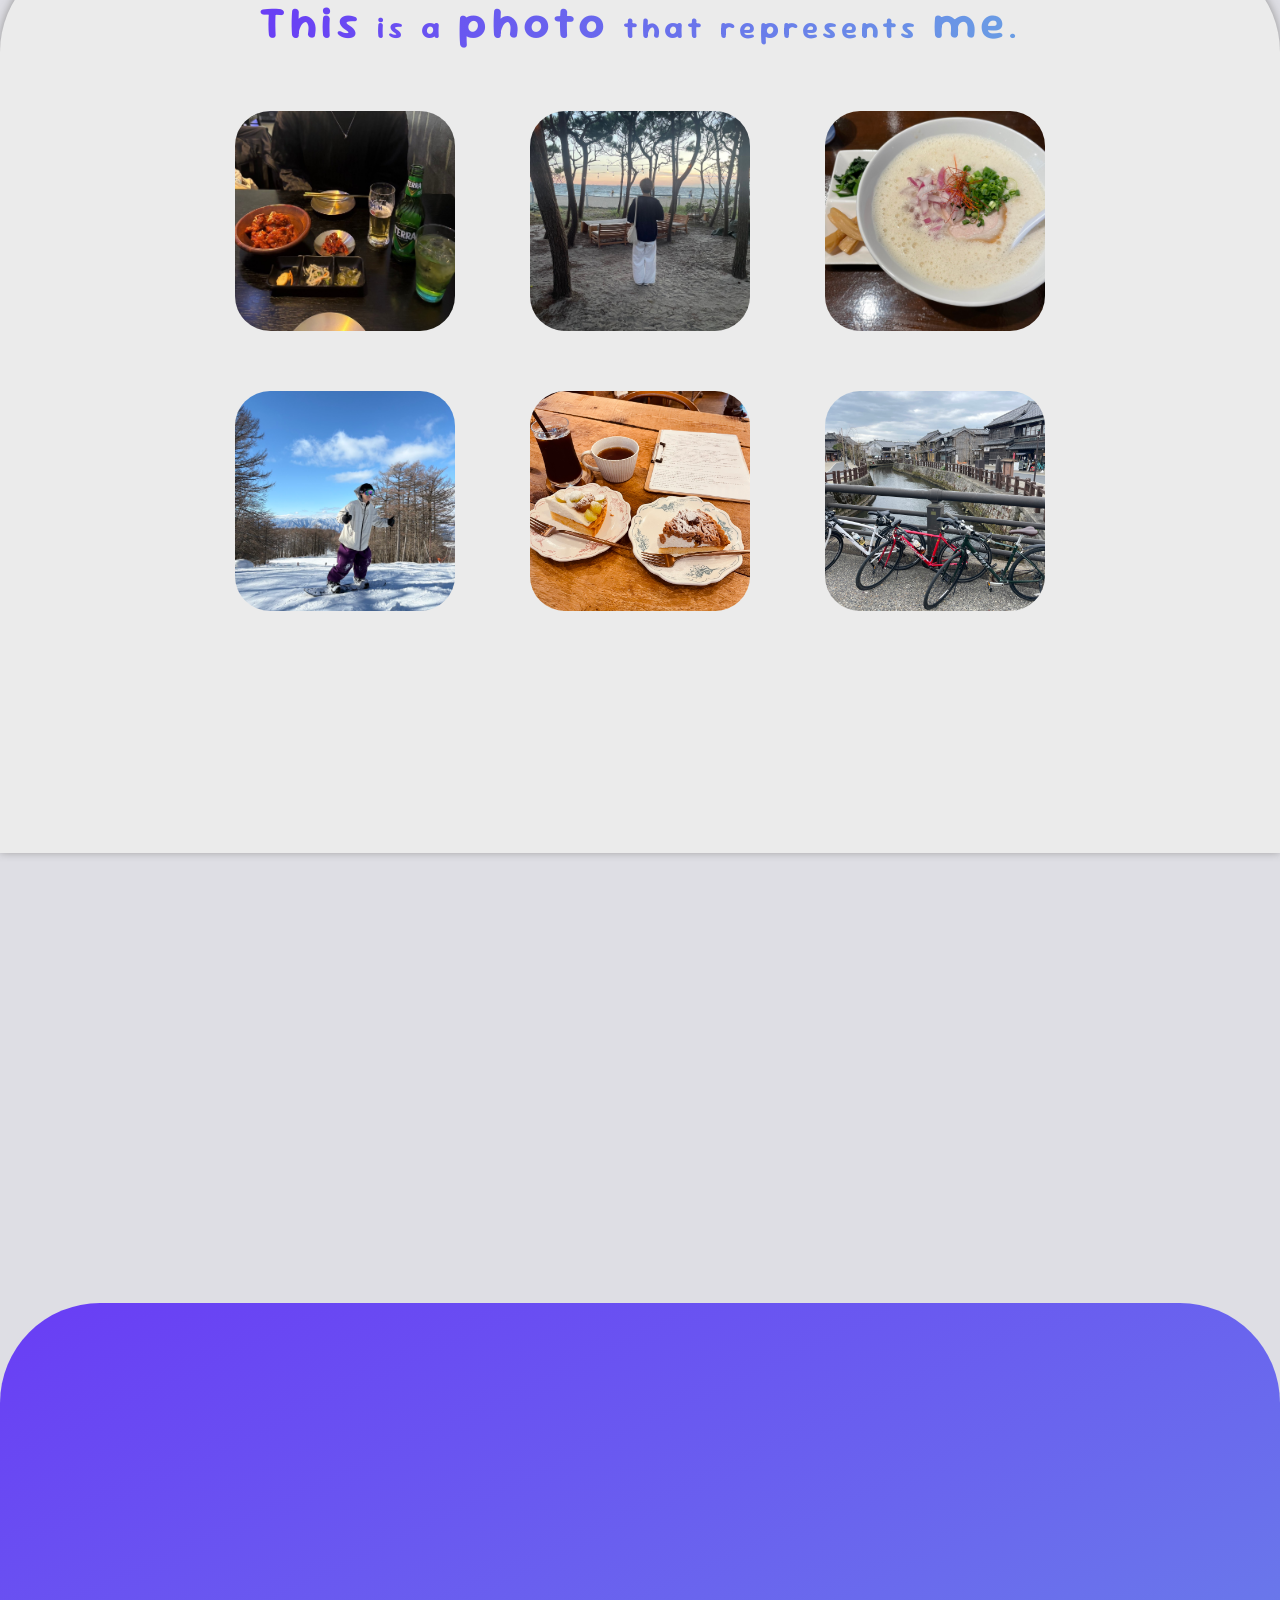
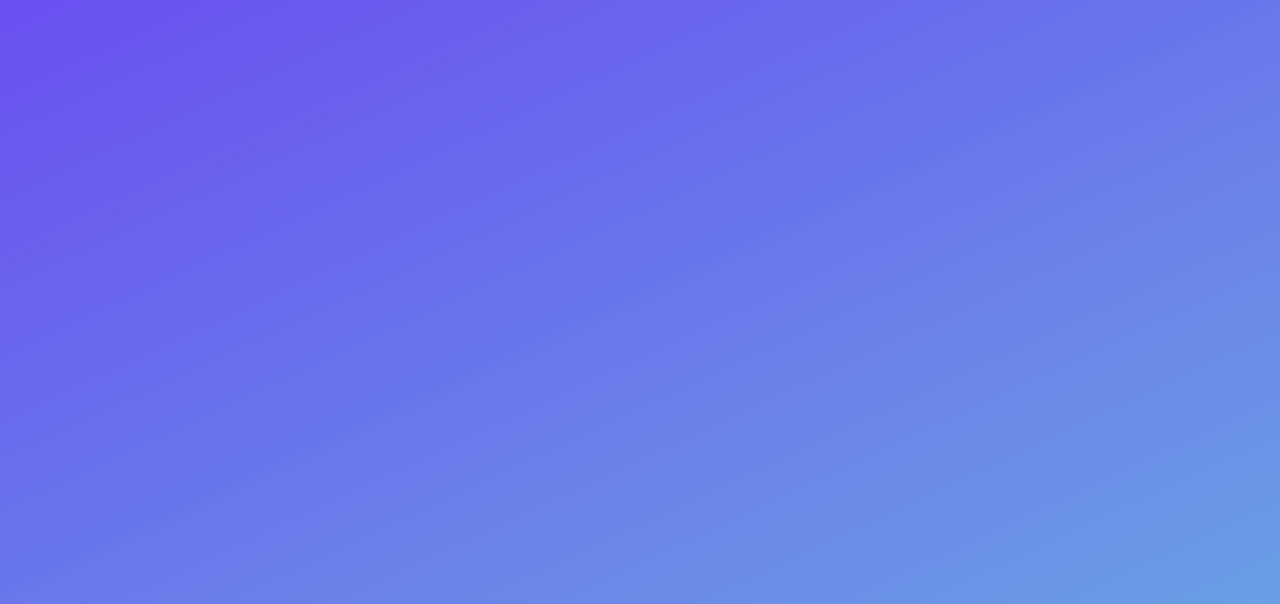
==== commit 83bffd7a: "20262.4" ====
--- a/about me/index.html
+++ b/about me/index.html
@@ -25,7 +25,7 @@
             <div>
                 <a href="../index.html">top ↗</a><br>
                 <a href="">about me ↗</a><br>
-                <a href="">work all ↗</a>
+                <a href=""><s>work all ↗</s></a>
             </div>
         </div>
 
@@ -49,14 +49,9 @@
 
                     <div>
                         <h3 class="nihongo">てらき かいと</h3>
-                        <p class="nihongo">2004年生まれ。千葉県出身。2023年に千葉工業大学に入学。<br>
-                            現在は独学でデザインやコーディングを学んでいます。<br><br>
-                            元々プログラミングに興味があり、その中でも成果が目に見え<br>
-                            てわかるWEBサイト制作に強く興味が湧き、WEB デザイナーに<br>
-                            なることを決意しました。<br><br>
-                            ユーザーやクライアントの目線に立ち、使いやすくやすい、<br>
-                            そして楽しさをWEB サイトを制作できるようなデザイナーを<br>
-                            目指します。</p>
+                        <p class="nihongo">2004年生まれ。千葉県出身。2023年に千葉工業大学に入学しました。<br><br>
+                            元々プログラミングに興味があり、大学ではC言語やJavaの講義を履修し、実際に自分でプログラムを組んできました。その中で、成果が目に見えて分かる点に魅力を感じ、Webサイト制作に強い関心を持つようになりました。現在はWebデザインやHTML/CSSを独学で学習し、Web制作に取り組んでいます。<br><br>
+                            この経験を活かし、ユーザーやクライアントの目線に立ち、使いやすくやすい、そして楽しいWEBサイトを制作できるようなデザイナー、フロントエンドエンジニアを目指します。</p>
                     </div>
 
                     <img src="S__56598534_0.jpg" alt="">
@@ -95,7 +90,8 @@
 
                     <div class="str_box">
                         <h3 class="nihongo">真面目</h3>
-                        <p class="nihongo">　小さな時から様々なことに真面目に取り組んできました。嫌なことでも投げ出さず最後までやり遂げる継続力と、期限を守る責任感が強みです。
+                        <p class="nihongo">　お金の管理や約束を必ず守ることを心がけており、部活動や講義も周囲が休みがちな中でも、責任を持って継続して取り組んできました。
+
                         </p>
                     </div>
 
@@ -107,7 +103,7 @@
 
                     <div class="str_box">
                         <h3 class="nihongo">観察力</h3>
-                        <p class="nihongo">　些細な行動や言動から、相手がどのような感情であるかを瞬時に読み取ることができます。そのため、場に応じて臨機応変な対応ができます。</p>
+                        <p class="nihongo">　周囲の状況や人の表情、声のトーンなどから感情の変化に気づきやすく、相手や場面に応じて臨機応変に行動することができます。</p>
                     </div>
                 </div>
             </div>
@@ -159,8 +155,8 @@
 
 
                 <div class="mail">
-                    <p class="eigo">contact</p>
-                    <a class="eigo" href="">masenkou58@icloud.com</a>
+                    <p class="eigo con">contact</p>
+                    <p class="eigo mase" href="">masenkou58@icloud.com</p>
                 </div>
 
                 <div class="footer_line"></div>
--- a/about me/style.css
+++ b/about me/style.css
@@ -96,7 +96,6 @@
 
 
 
-
 /* メイン */
 
 #about {
@@ -205,6 +204,7 @@
 .about_profile p {
     font-size: 15px;
     letter-spacing: 3px;
+    width: 550px;
     margin-top: 40px;
 }
 
@@ -434,17 +434,20 @@
     margin-top: 60px;
 }
 
-.mail p {
+.mail .con{
     color: #dedee4;
-    font-size: 23px;
+    font-size:23px;
     margin-bottom: 15px;
 }
 
-.mail a {
-    color: #dedee4;
+
+.mail .mase{
+    display: inline-block;
+    color:#dedee4;
     font-size: 40px;
     letter-spacing: 5px;
     border-bottom: 2px solid #dedee4;
+    z-index: -1;
 }
 
 
@@ -732,13 +735,13 @@
         margin-top: 100px;
     }
 
-    .mail p {
+    .mail .con {
         color: #dedee4;
         font-size: 20px;
         margin-bottom: 20px;
     }
 
-    .mail a {
+    .mail .mase{
         color: #dedee4;
         font-size: 20px;
         letter-spacing: 3px;
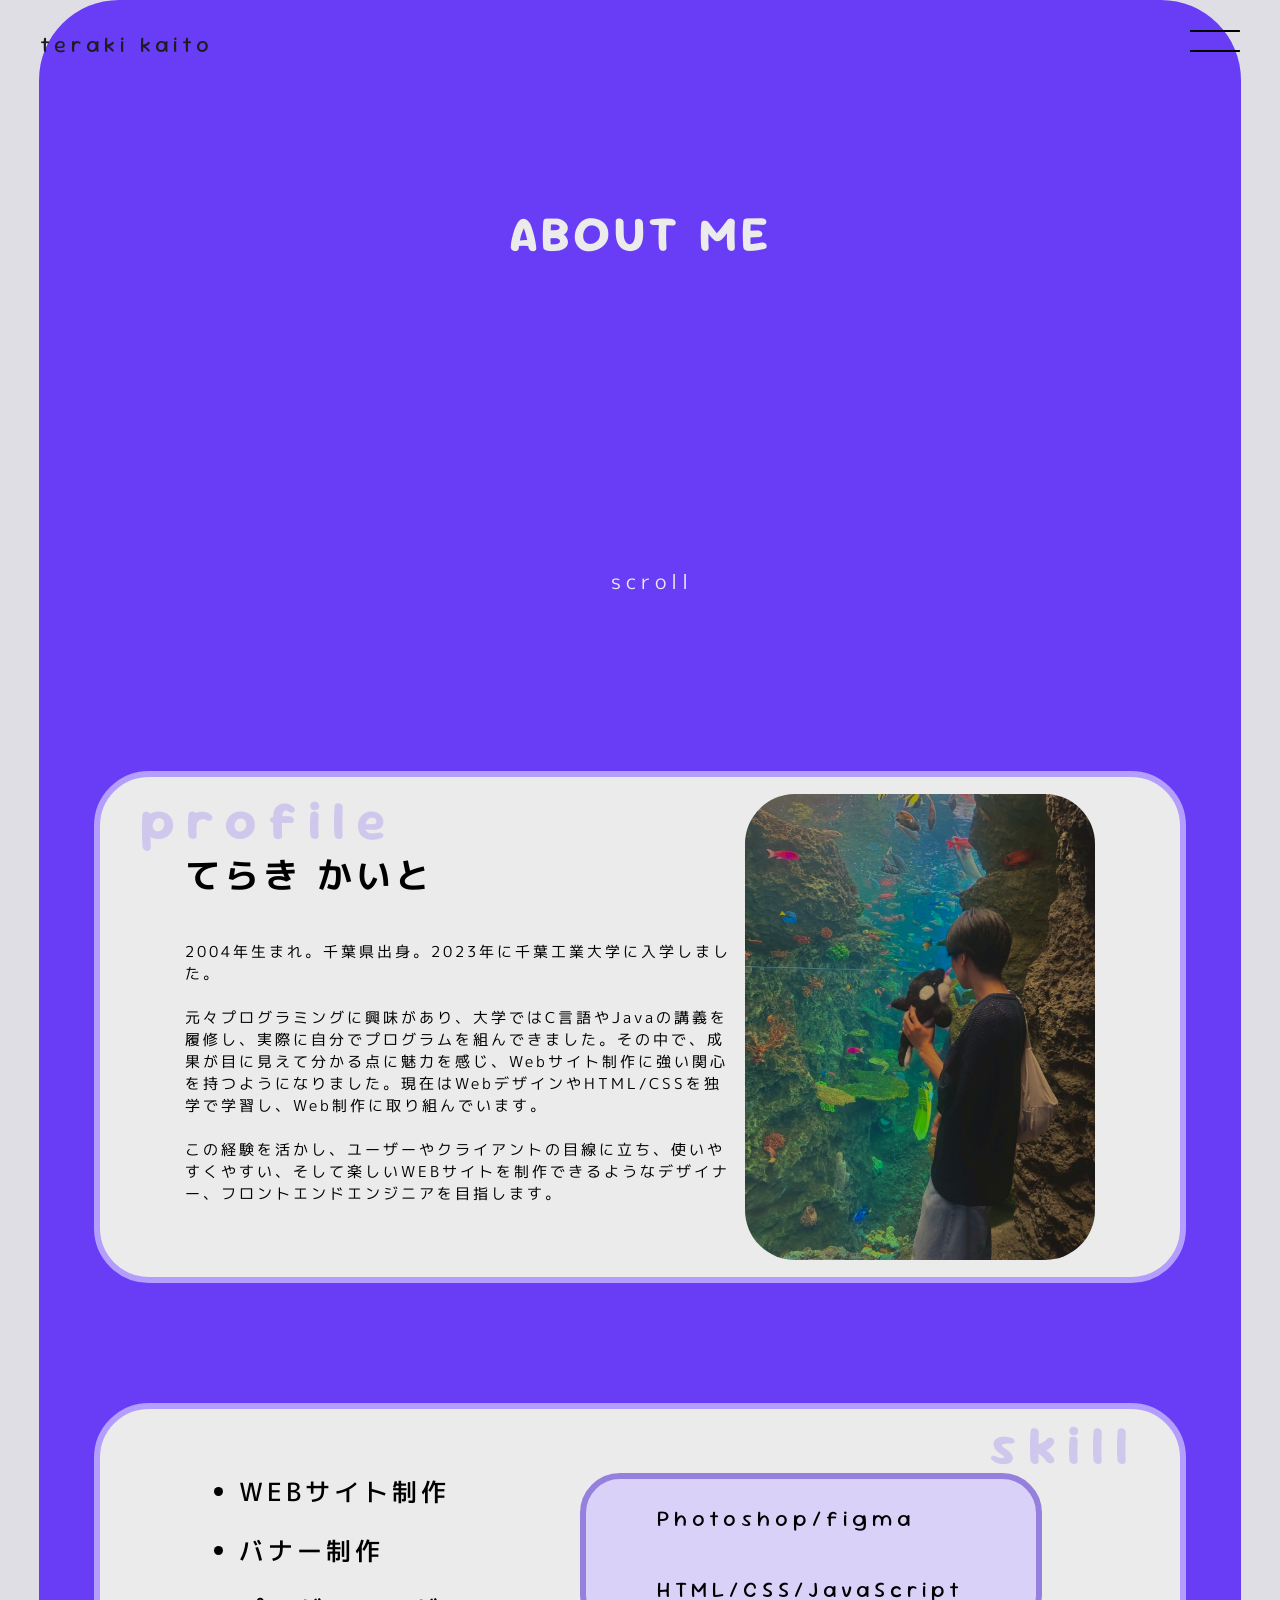
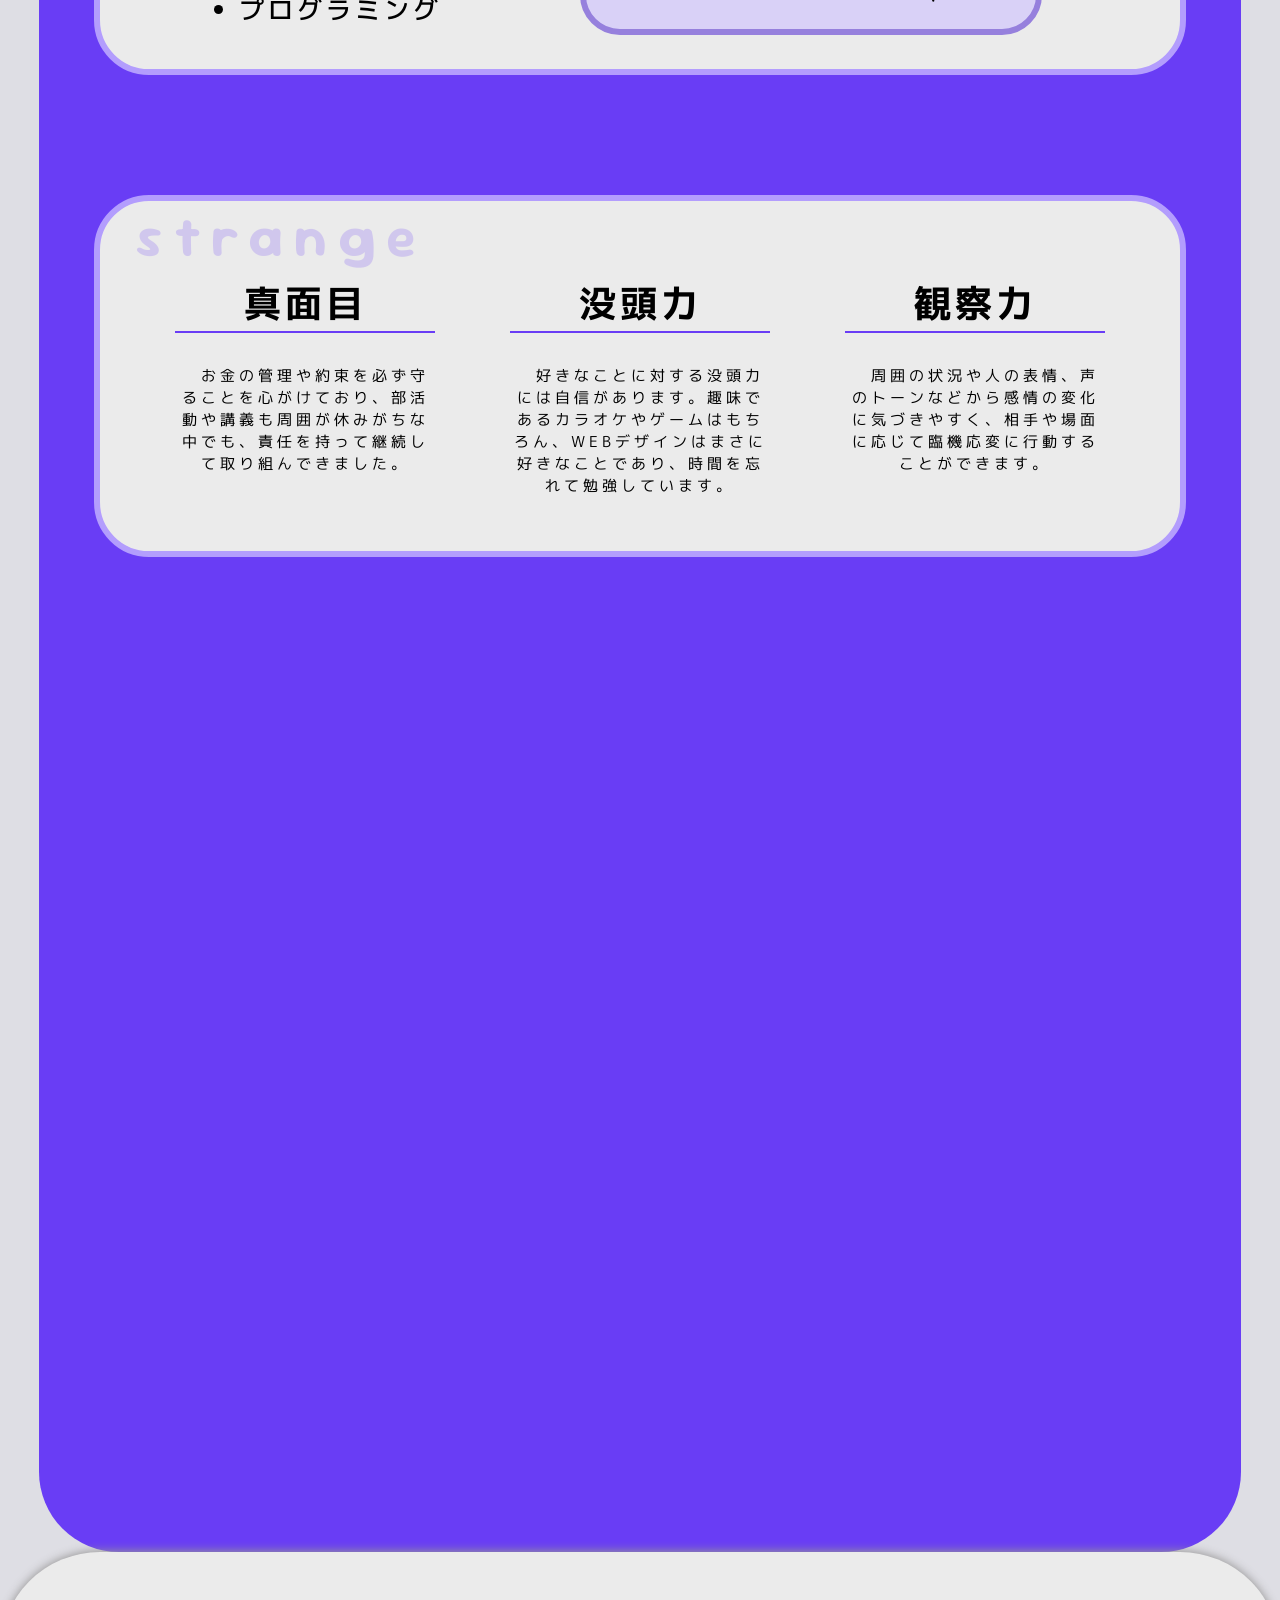
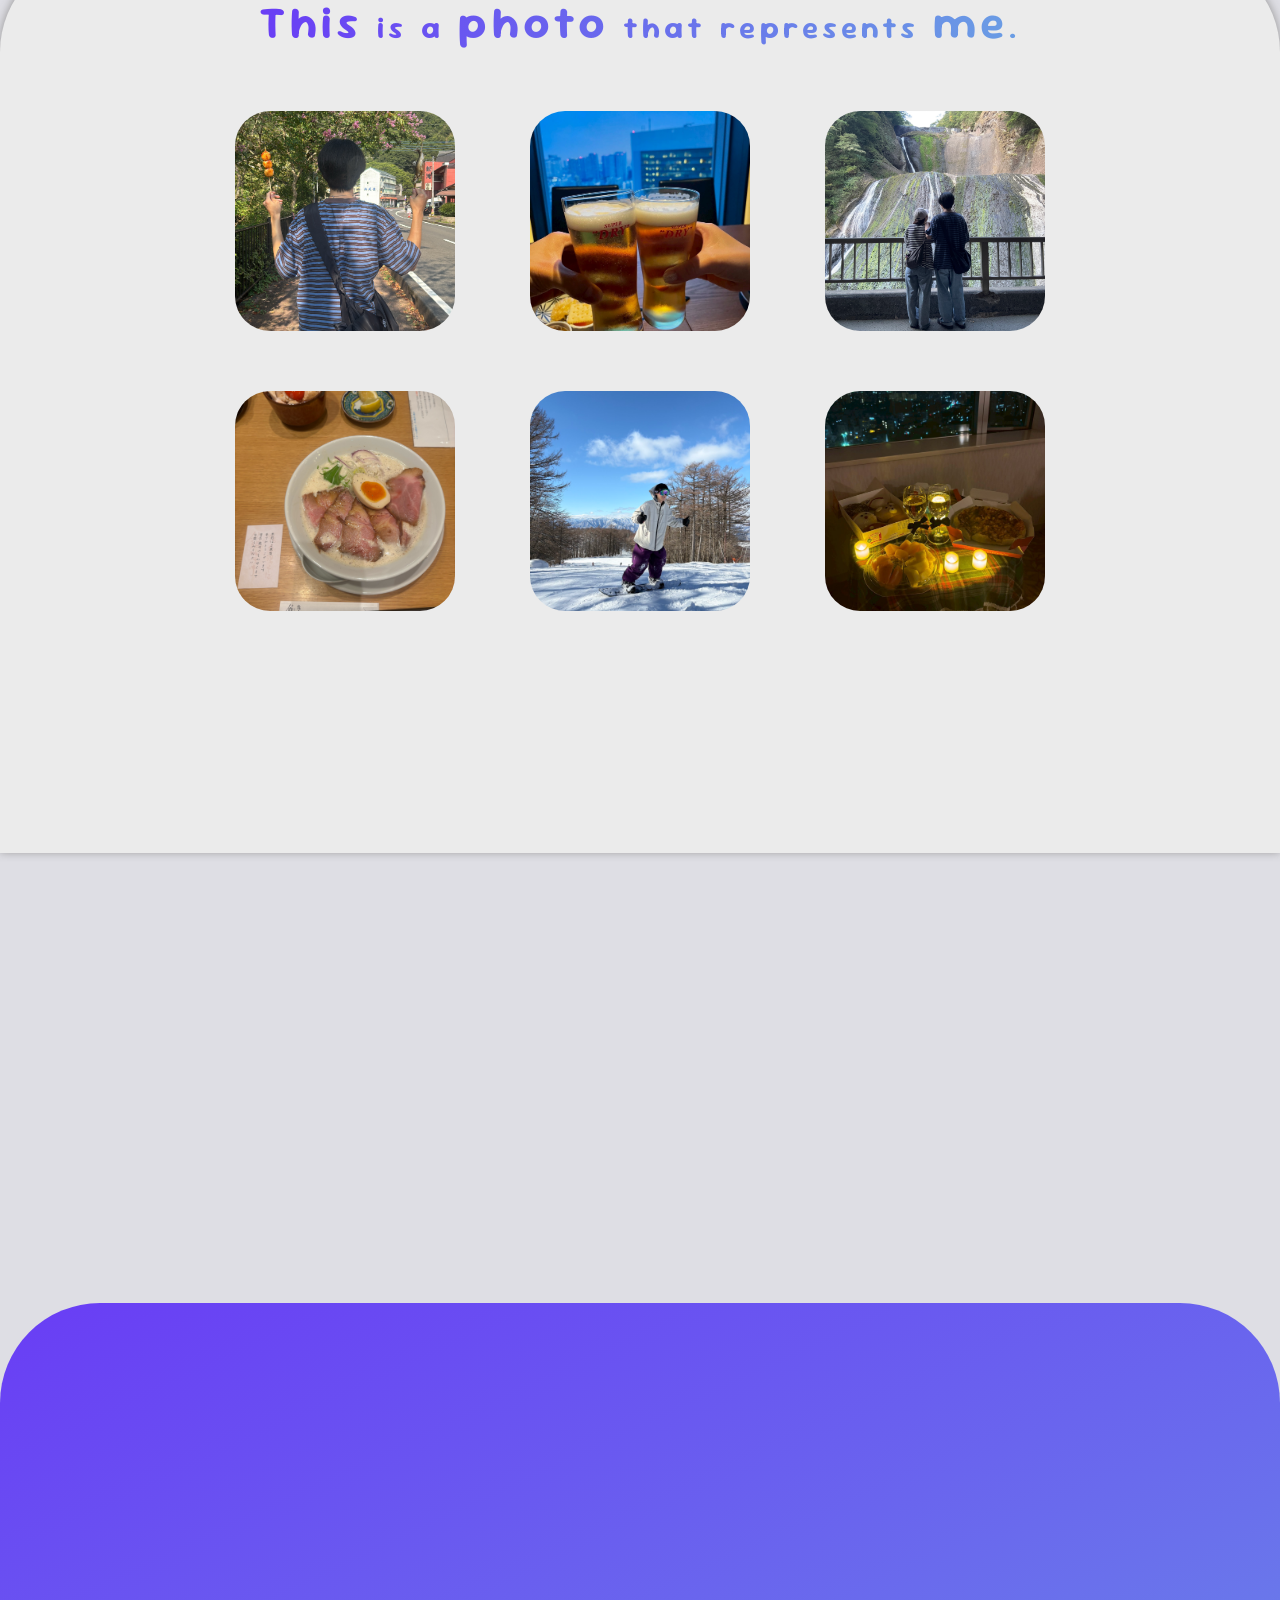
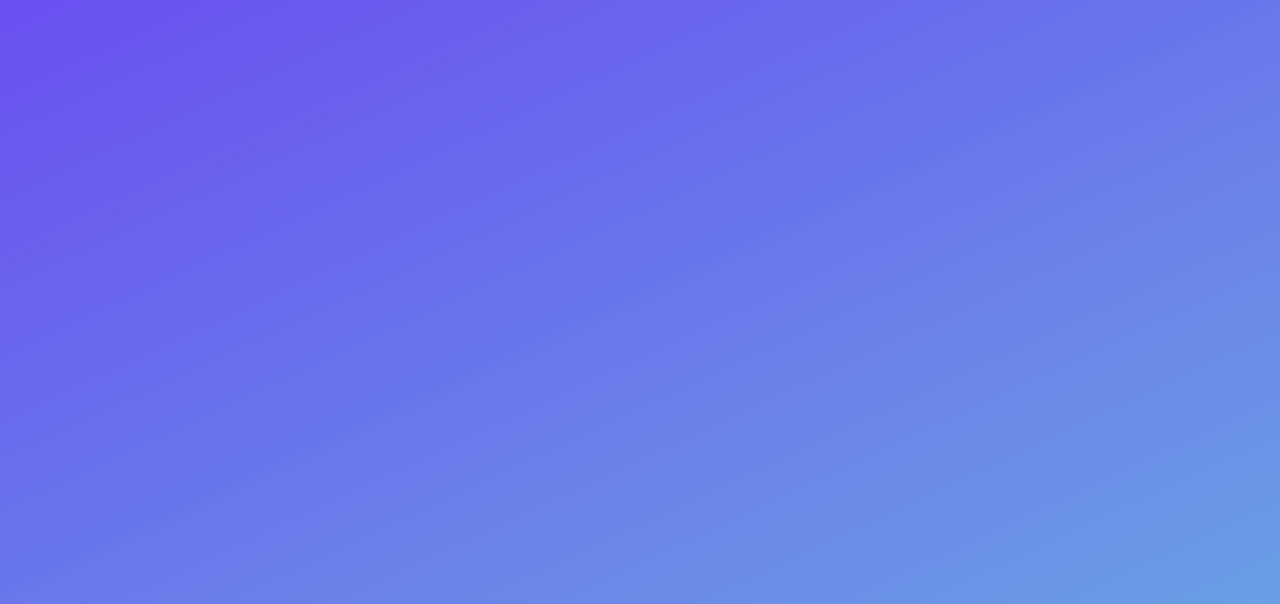
==== commit 74e1d4f7: "2026.2.5" ====
--- a/about me/index.html
+++ b/about me/index.html
@@ -54,7 +54,7 @@
                             この経験を活かし、ユーザーやクライアントの目線に立ち、使いやすくやすい、そして楽しいWEBサイトを制作できるようなデザイナー、フロントエンドエンジニアを目指します。</p>
                     </div>
 
-                    <img src="S__56598534_0.jpg" alt="">
+                    <img src="teraki.jpg" alt="">
 
                 </div>
             </div>
@@ -118,14 +118,14 @@
             <h2><span>This</span> is a <span>photo</span> that represents <span>me</span>.</h2>
 
             <div>
-                <img src="S__56598537_0.jpg" alt="">
-                <img src="S__56598540_0.jpg" alt="">
-                <img src="S__56598542_0.jpg" alt="">
+                <img src="ayu.jpg" alt="">
+                <img src="bi-ru.jpg" alt="">
+                <img src="ayuu.jpg" alt="">
             </div>
             <div>
+                <img src="ra-men.jpg" alt="">
                 <img src="B6ADAD85-E49F-4D81-BA22-2574ECB56E8B.jpg" alt="">
-                <img src="9C572361-497F-401A-9FFF-04237E2149D3.jpg" alt="">
-                <img src="79F62F70-6E15-480E-8694-6CDFCEDF0C5A.jpg" alt="">
+                <img src="kurisumasu.jpg" alt="">
             </div>
 
 
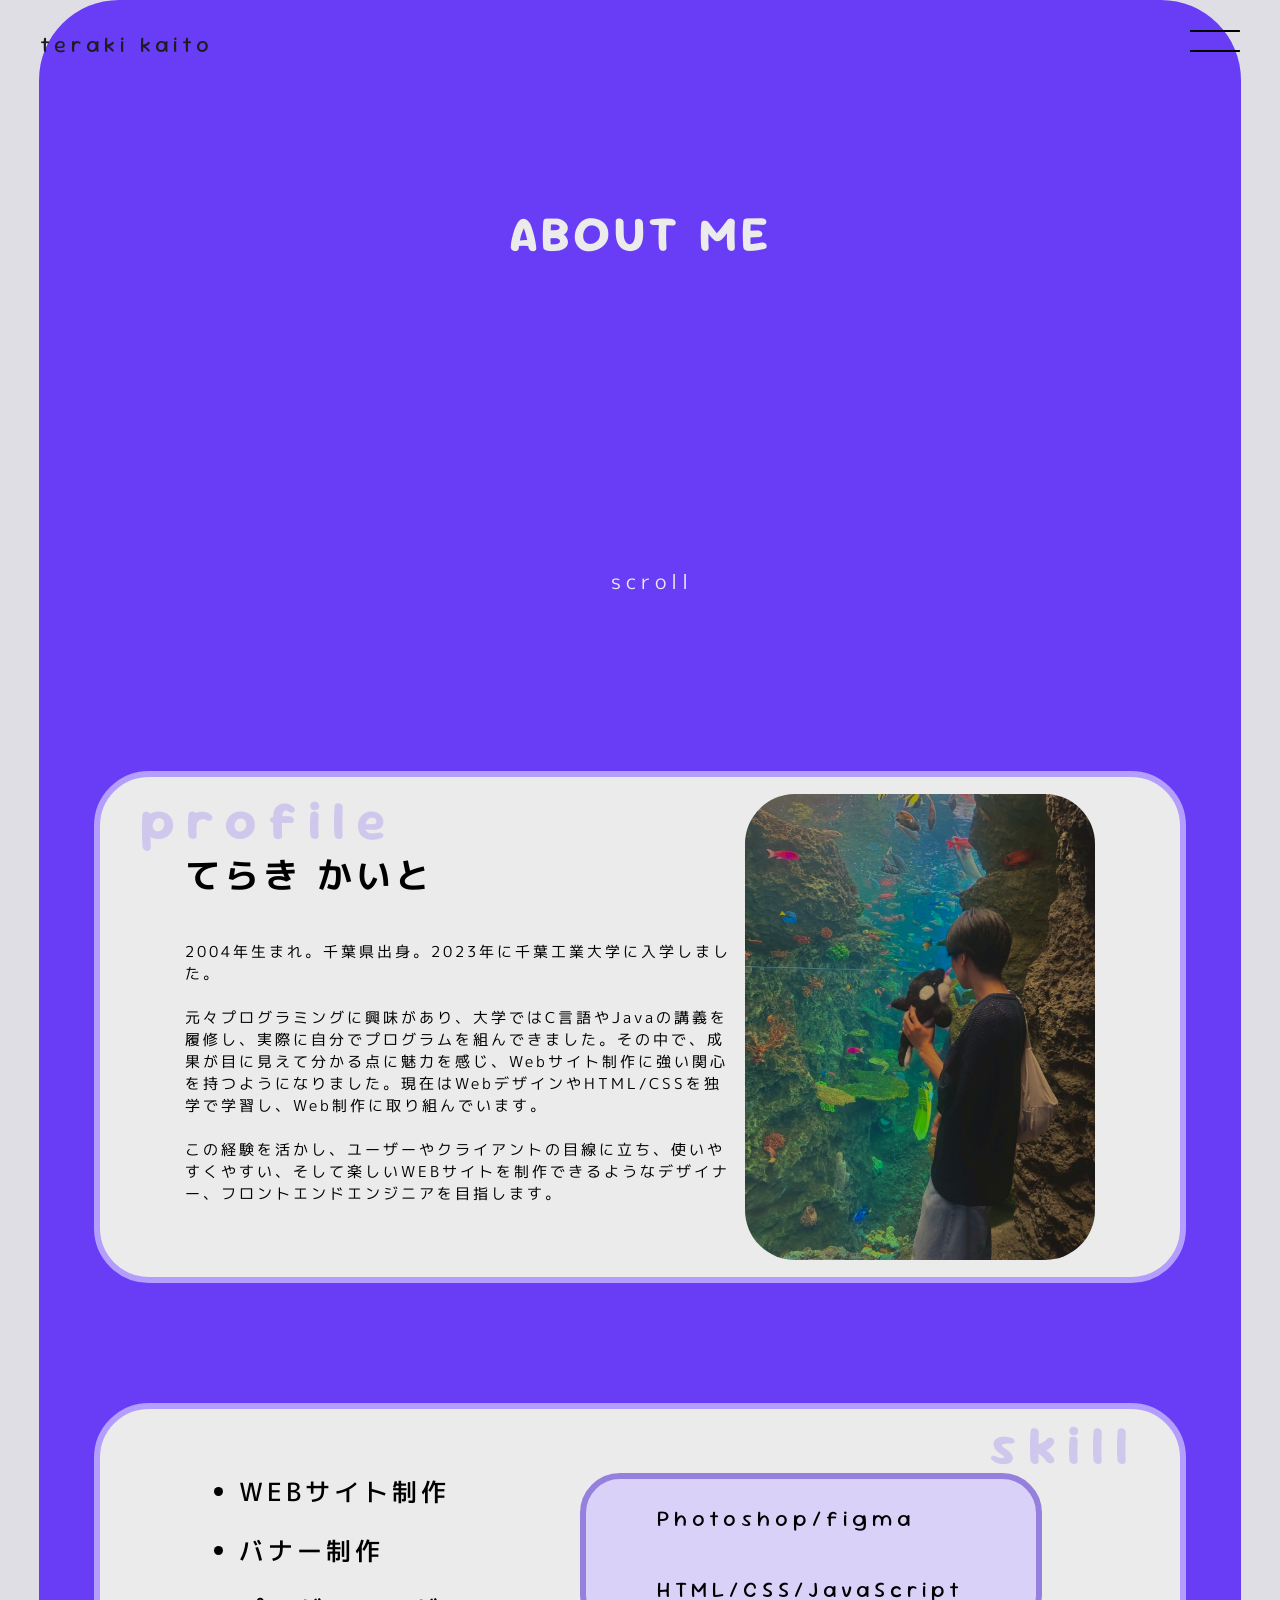
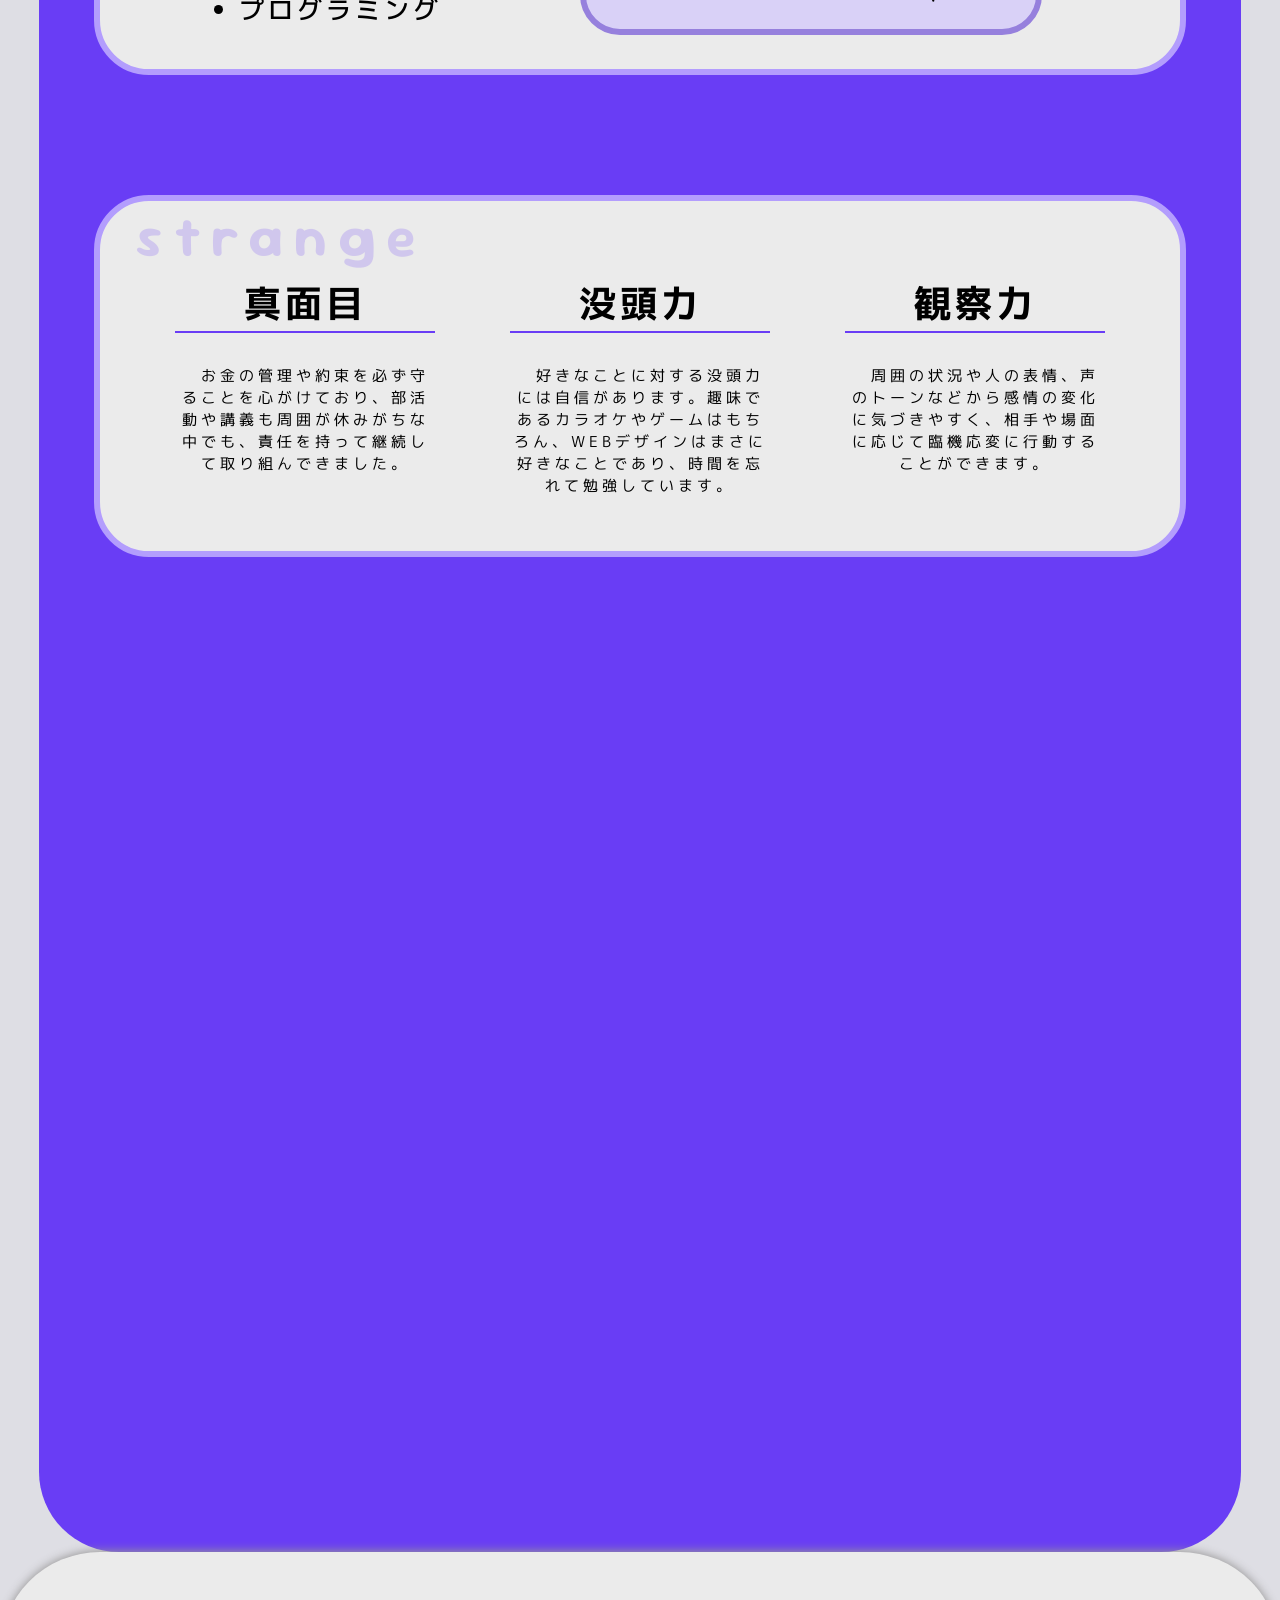
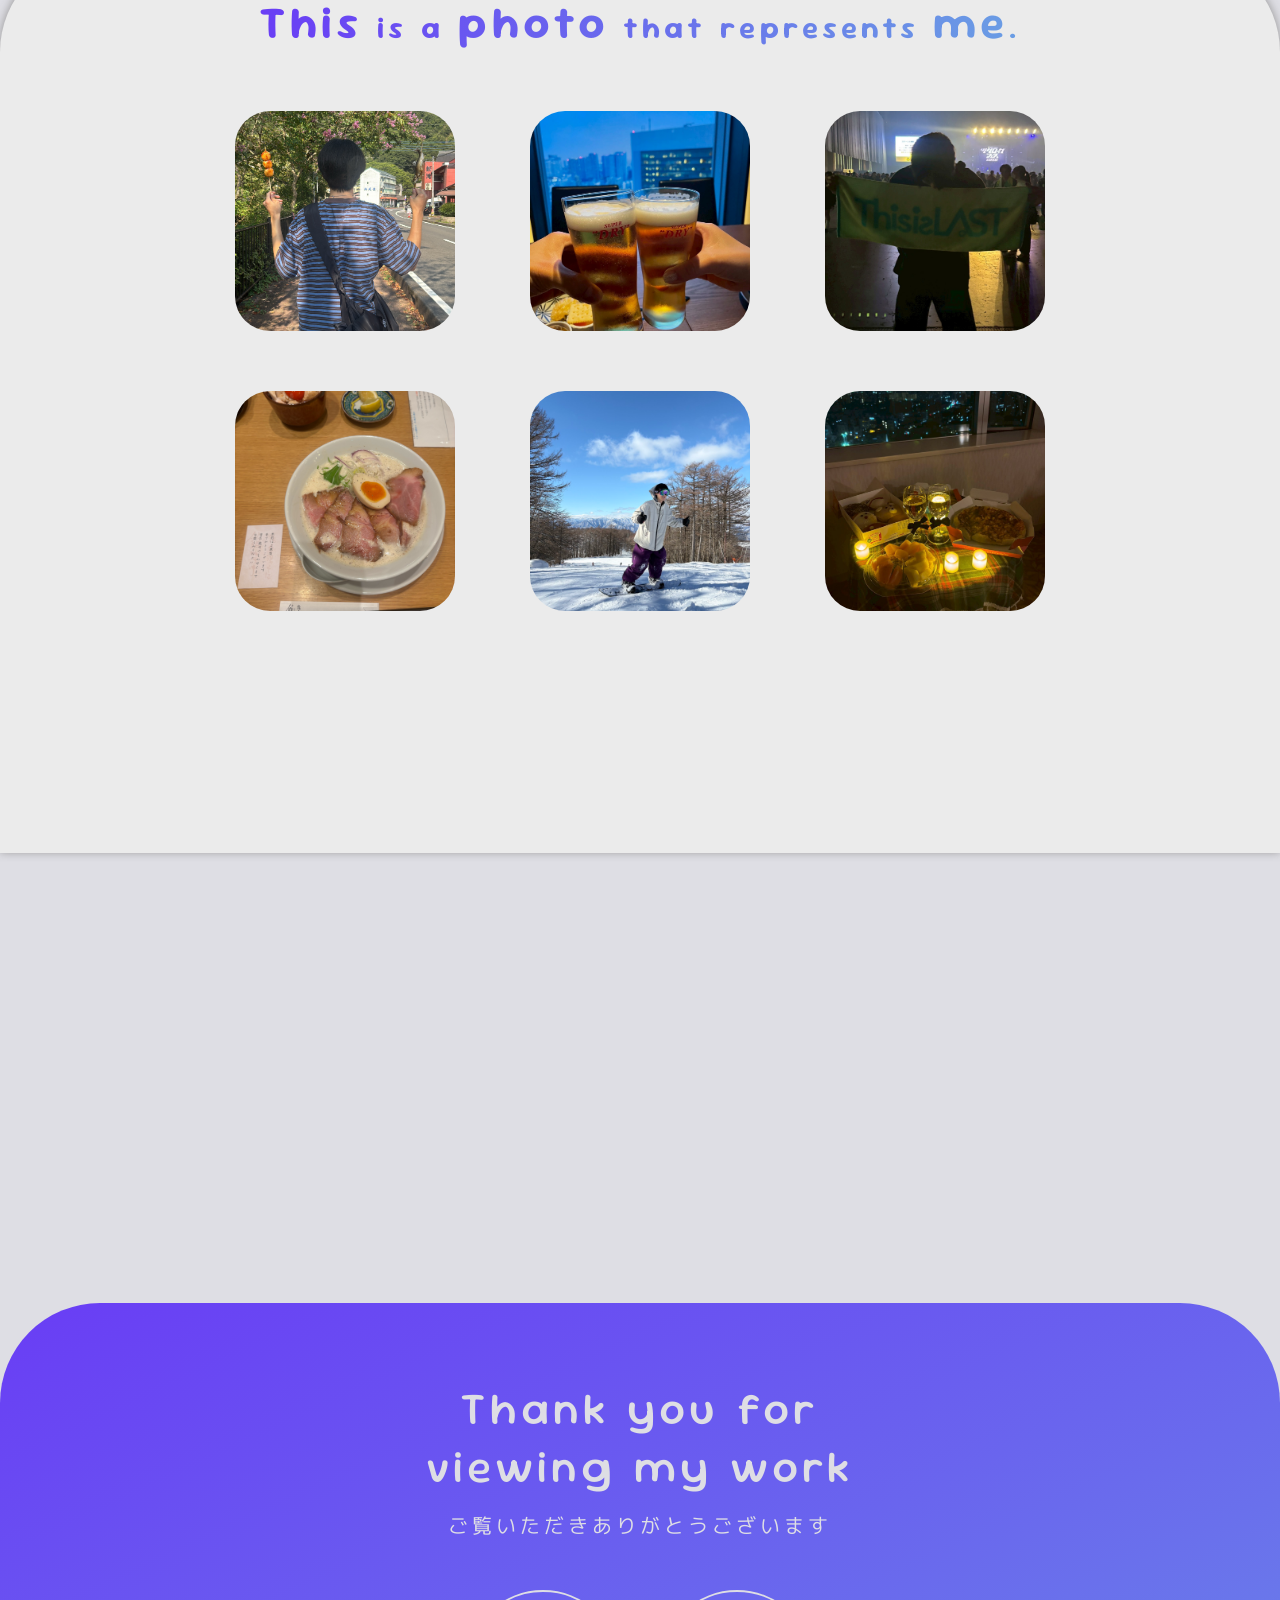
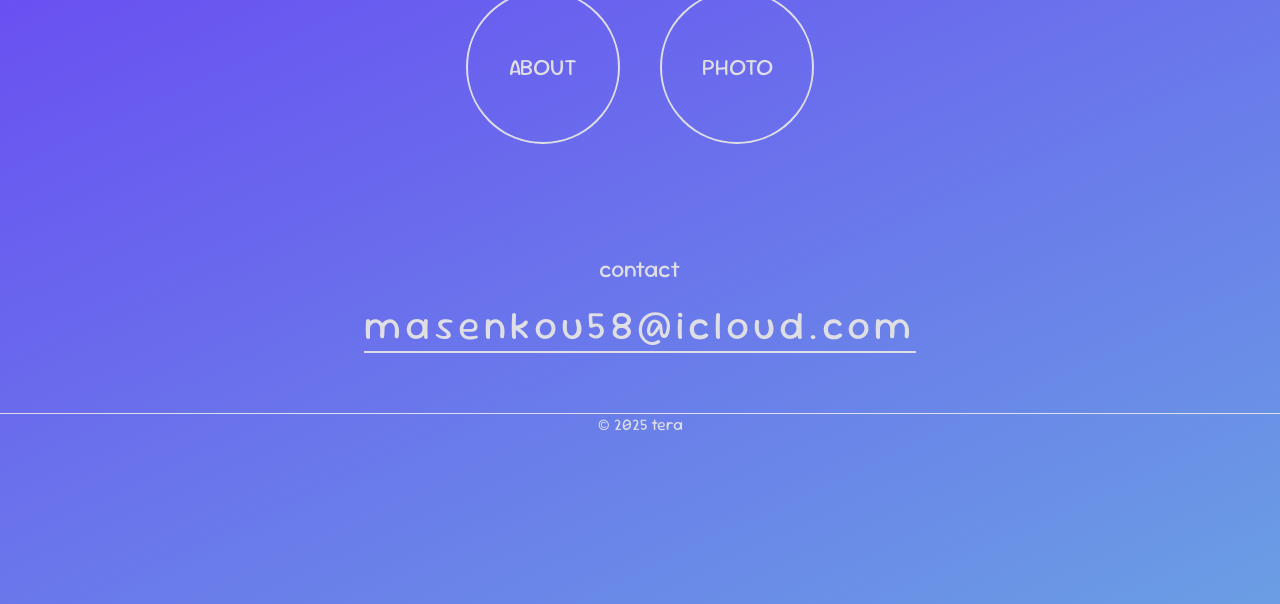
==== commit 3b311083: "2026.4.22写真変更" ====
--- a/about me/index.html
+++ b/about me/index.html
@@ -17,7 +17,7 @@
 
     <header>
 
-        <a href="" class="eigo teraki">teraki kaito</a>
+        <a href="../index.html" class="eigo teraki">teraki kaito</a>
 
         <img id="menu_btn" src="menu.png" alt="">
 
@@ -25,7 +25,7 @@
             <div>
                 <a href="../index.html">top ↗</a><br>
                 <a href="">about me ↗</a><br>
-                <a href=""><s>work all ↗</s></a>
+                <div href=""><s>work all ↗</s></div>
             </div>
         </div>
 
@@ -120,7 +120,7 @@
             <div>
                 <img src="ayu.jpg" alt="">
                 <img src="bi-ru.jpg" alt="">
-                <img src="ayuu.jpg" alt="">
+                <img src="this.jpg" alt="">
             </div>
             <div>
                 <img src="ra-men.jpg" alt="">
--- a/about me/style.css
+++ b/about me/style.css
@@ -271,7 +271,6 @@
 .about_str {
     display: flex;
     justify-content: center;
-    /* align-items: center; */
     gap: 75px;
     position: relative;
     margin: 0 auto;
@@ -540,7 +539,7 @@
 
     .about_profile {
         display: block;
-        height: 530px;
+        height: 580px;
         border-radius: 30px;
         border: solid 4px #b39dfd;
         margin-top: 50px;
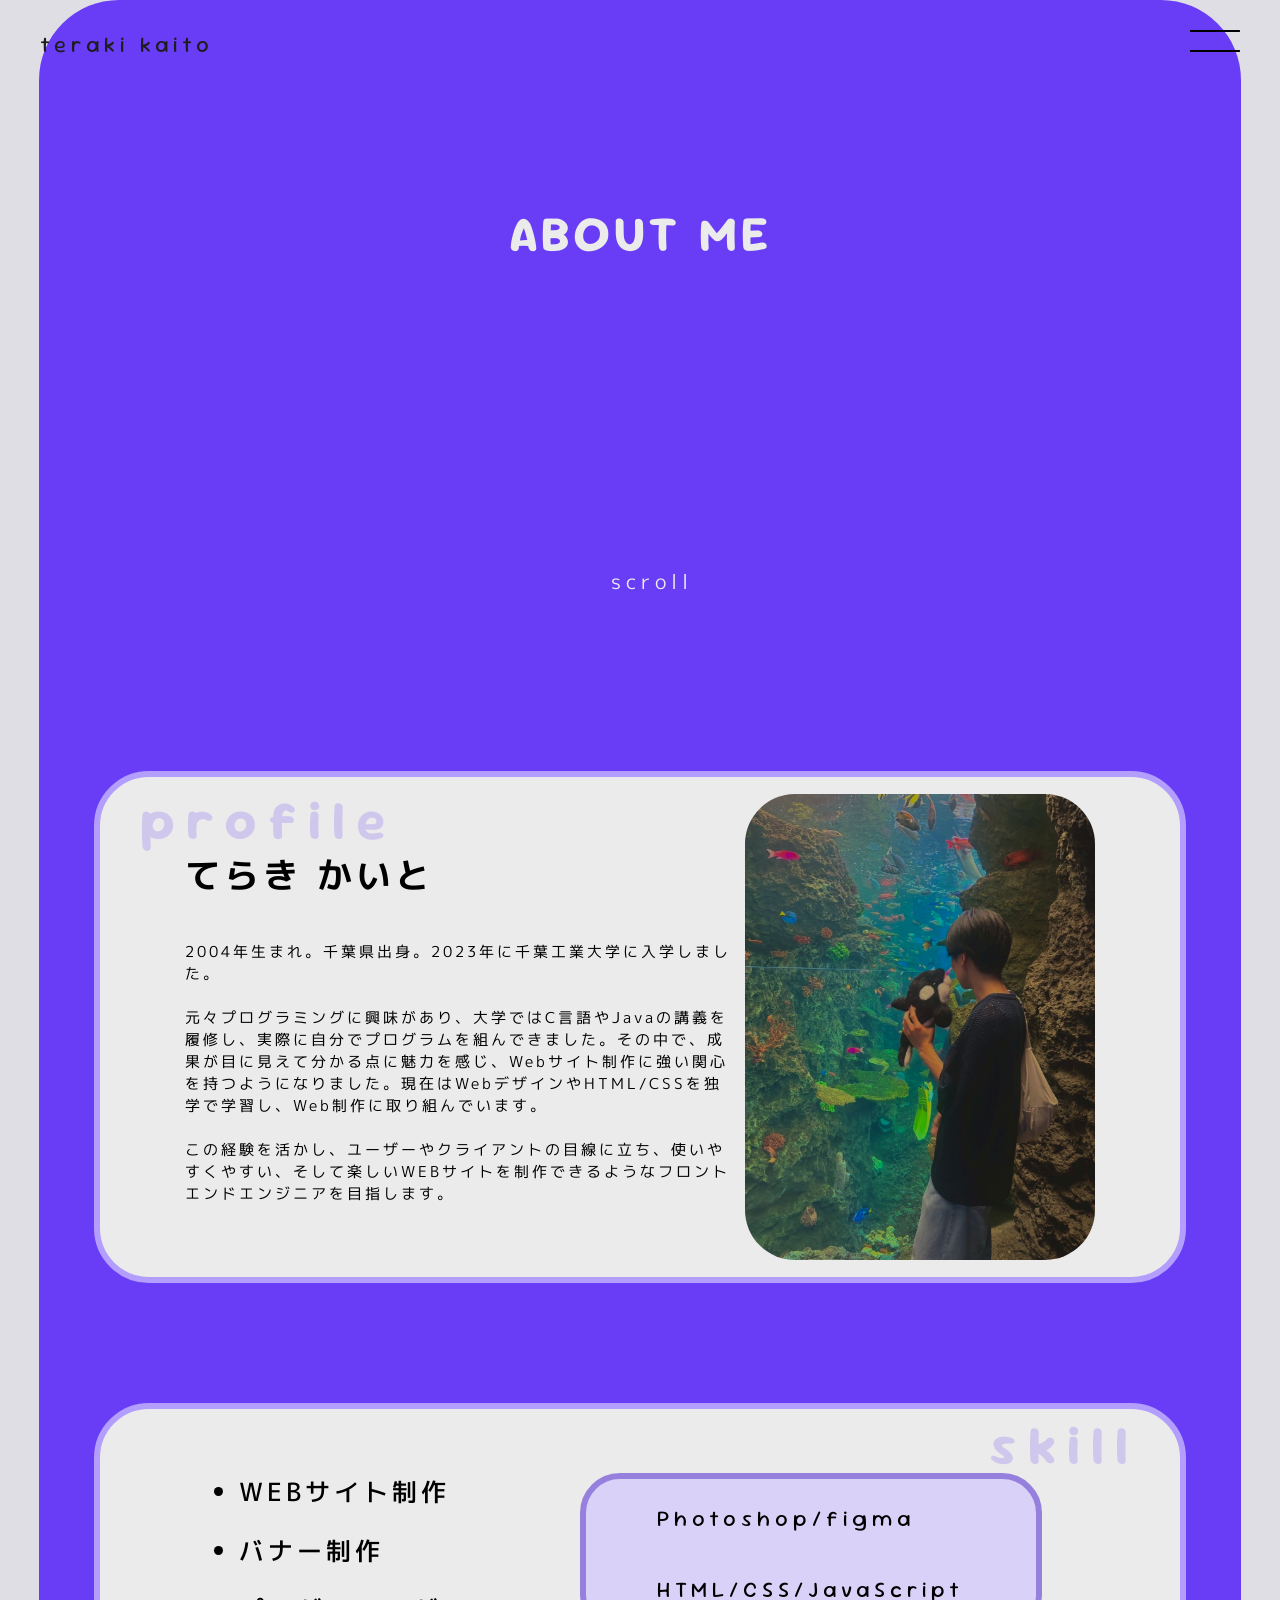
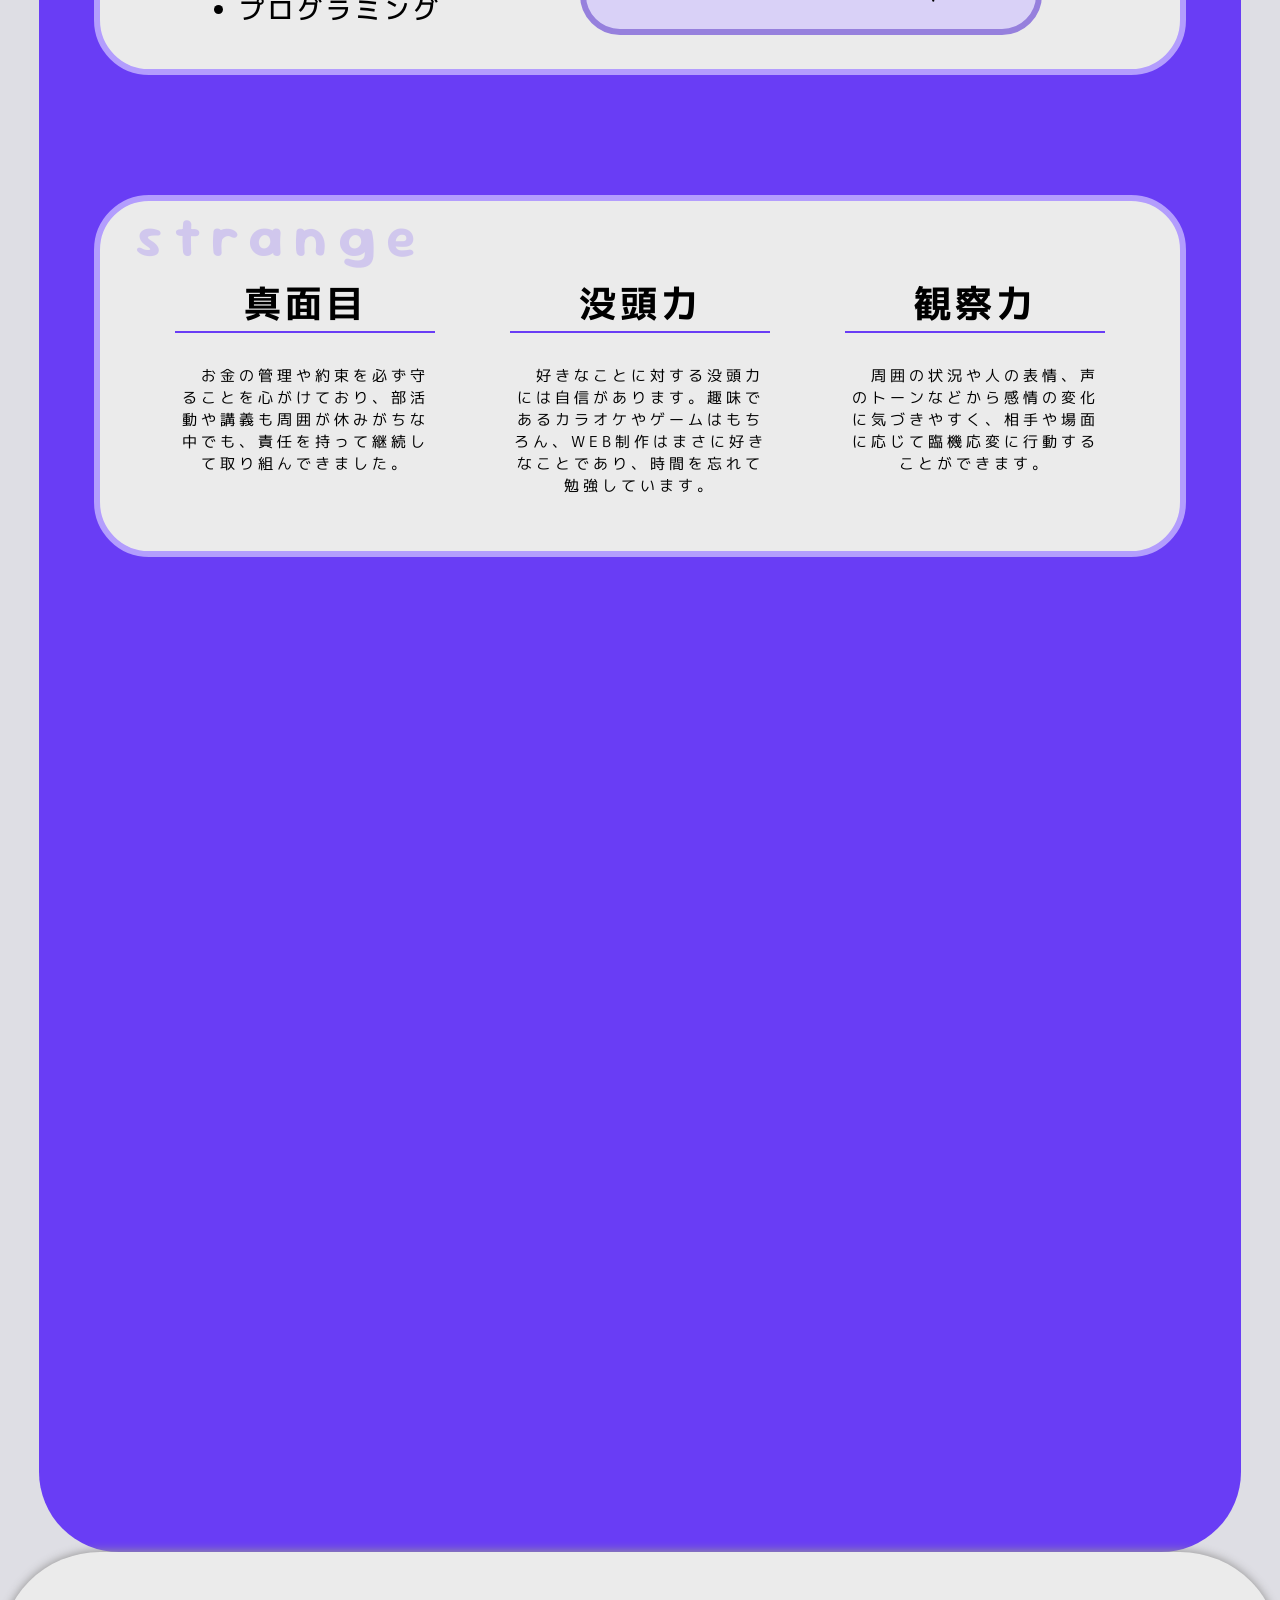
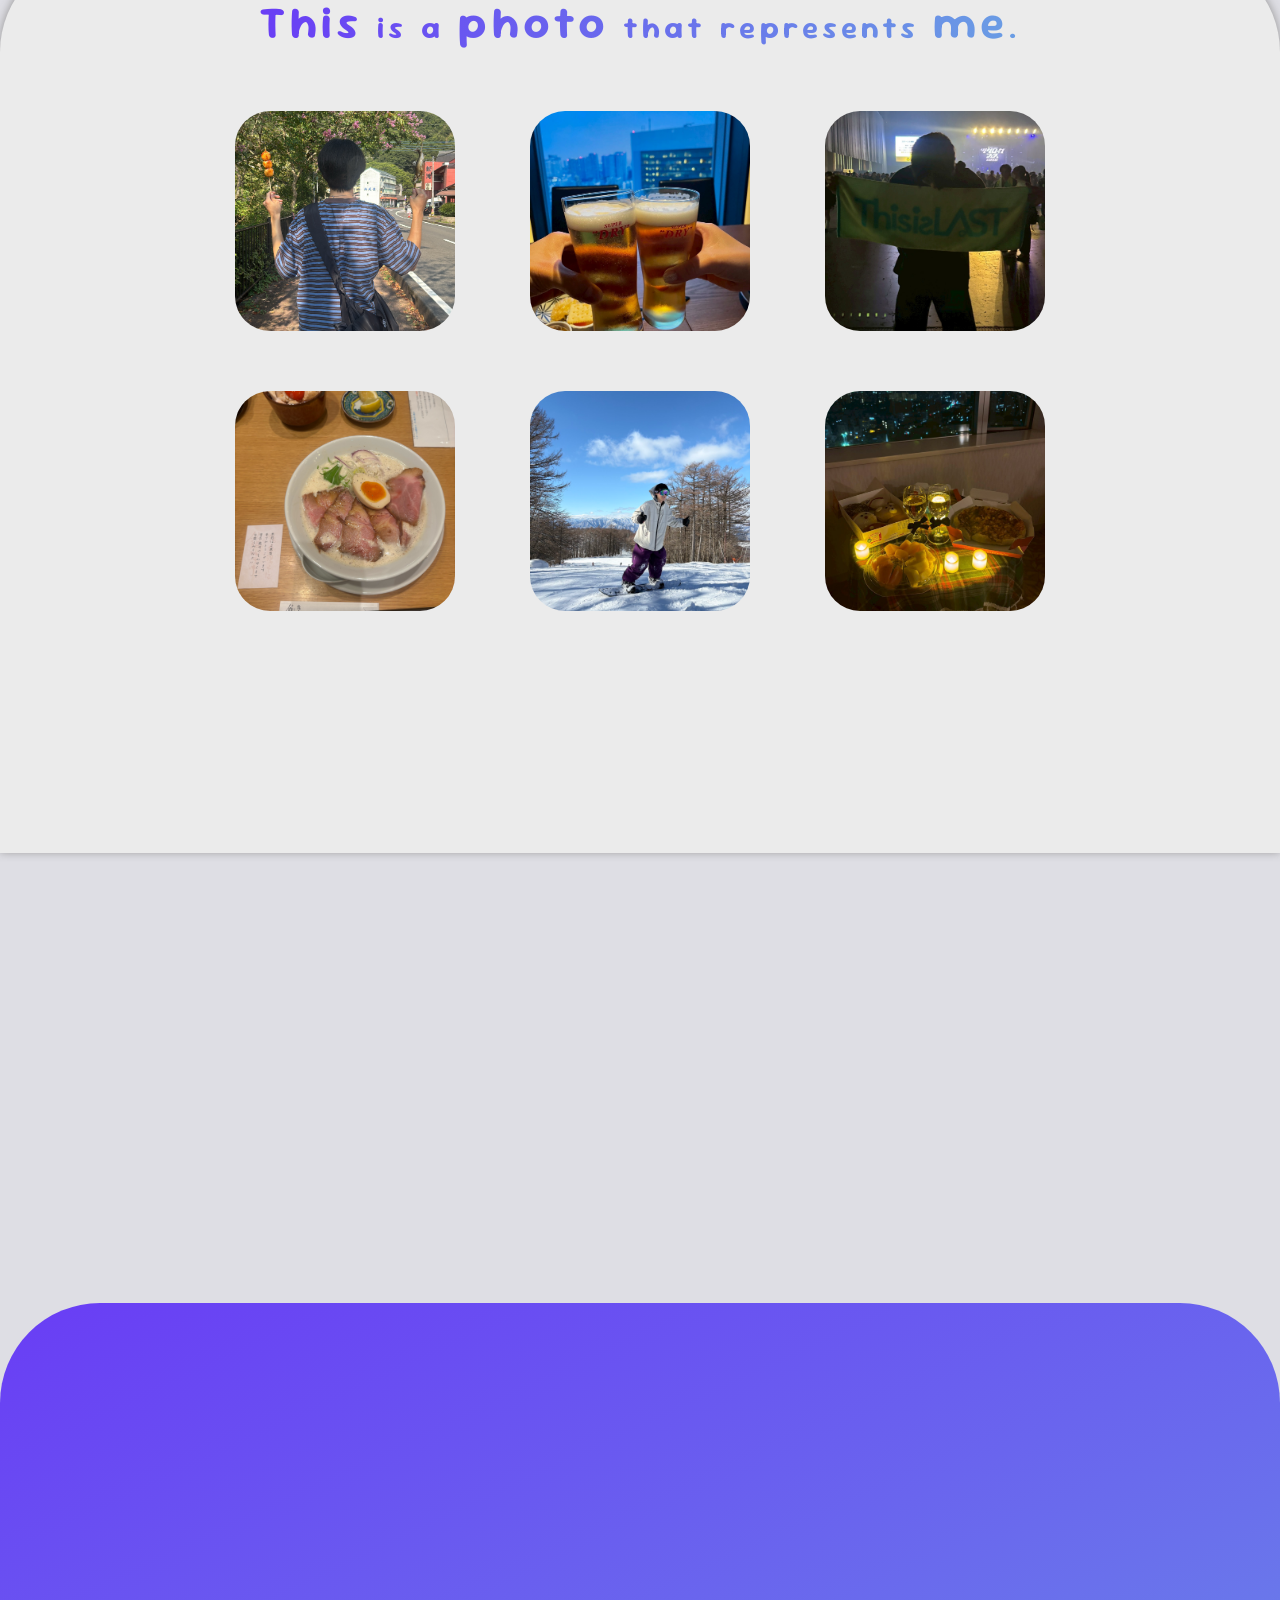
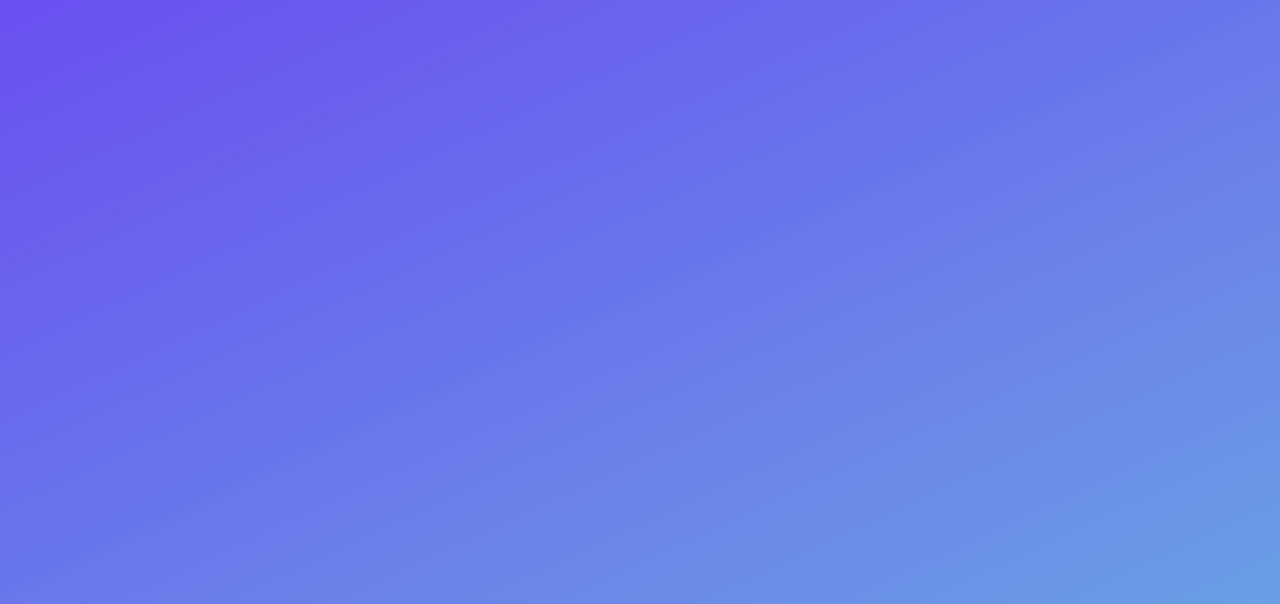
==== commit f13ee6fc: "2026.4.27" ====
--- a/about me/index.html
+++ b/about me/index.html
@@ -51,7 +51,7 @@
                         <h3 class="nihongo">てらき かいと</h3>
                         <p class="nihongo">2004年生まれ。千葉県出身。2023年に千葉工業大学に入学しました。<br><br>
                             元々プログラミングに興味があり、大学ではC言語やJavaの講義を履修し、実際に自分でプログラムを組んできました。その中で、成果が目に見えて分かる点に魅力を感じ、Webサイト制作に強い関心を持つようになりました。現在はWebデザインやHTML/CSSを独学で学習し、Web制作に取り組んでいます。<br><br>
-                            この経験を活かし、ユーザーやクライアントの目線に立ち、使いやすくやすい、そして楽しいWEBサイトを制作できるようなデザイナー、フロントエンドエンジニアを目指します。</p>
+                            この経験を活かし、ユーザーやクライアントの目線に立ち、使いやすくやすい、そして楽しいWEBサイトを制作できるようなフロントエンドエンジニアを目指します。</p>
                     </div>
 
                     <img src="teraki.jpg" alt="">
@@ -97,7 +97,7 @@
 
                     <div class="str_box">
                         <h3 class="nihongo">没頭力</h3>
-                        <p class="nihongo">　好きなことに対する没頭力には自信があります。趣味であるカラオケやゲームはもちろん、WEBデザインはまさに好きなことであり、時間を忘れて勉強しています。
+                        <p class="nihongo">　好きなことに対する没頭力には自信があります。趣味であるカラオケやゲームはもちろん、WEB制作はまさに好きなことであり、時間を忘れて勉強しています。
                         </p>
                     </div>
 
